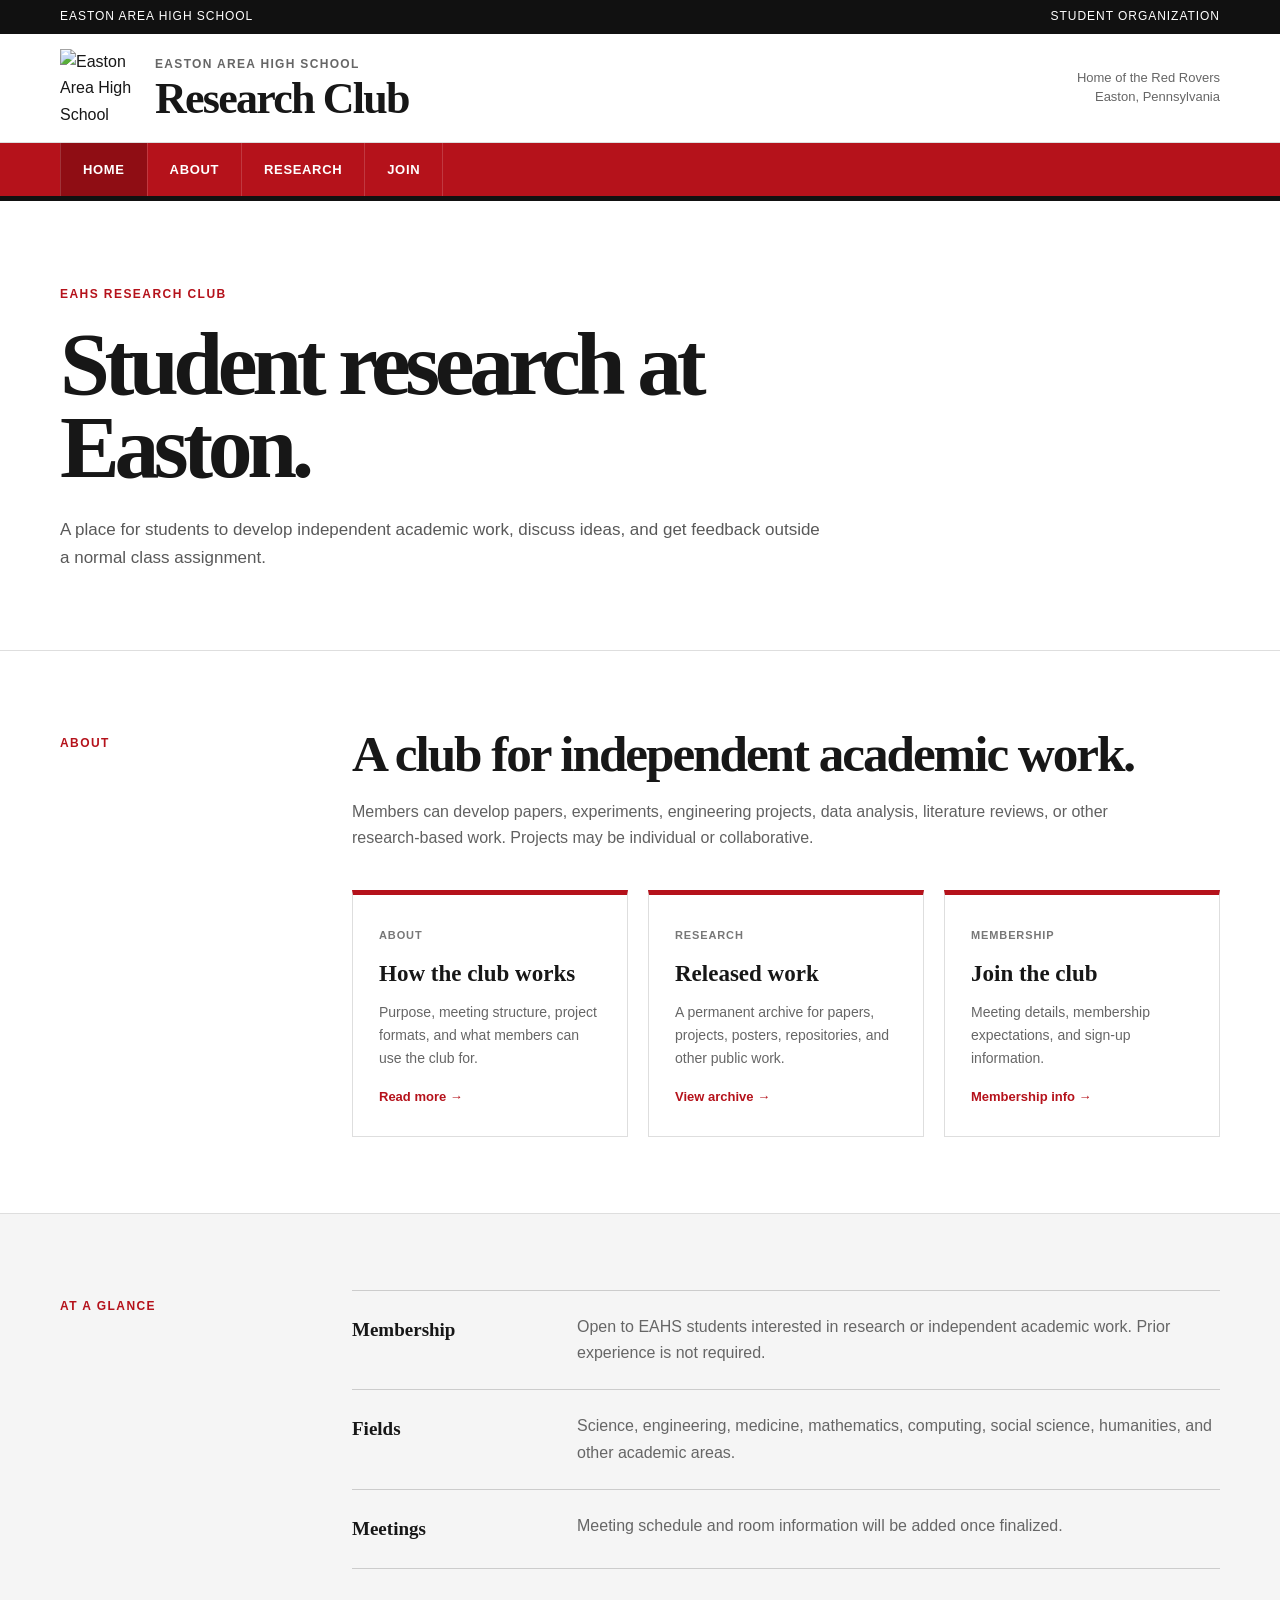
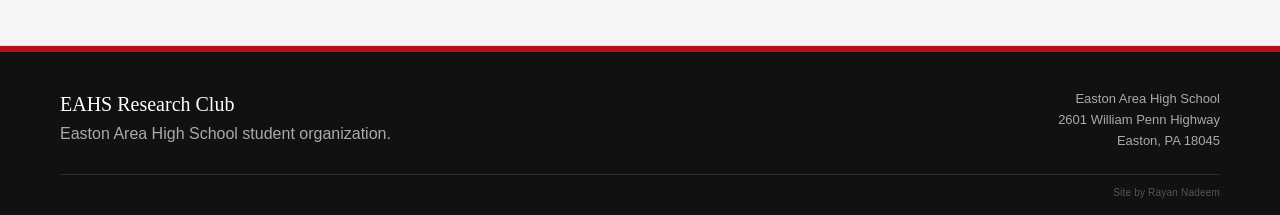
==== index.html @ d0cdad81 "Add Research Club home page" ====
<!DOCTYPE html><html lang="en"><head><meta charset="UTF-8"><meta name="viewport" content="width=device-width, initial-scale=1.0"><title>Home | EAHS Research Club</title><link rel="stylesheet" href="styles.css"></head><body>
<div class="topbar"><div class="container"><span>Easton Area High School</span><span>Student Organization</span></div></div>
<header><div class="container header-inner">
  <a class="brand" href="index.html">
    <img class="brand-mark" src="logo.png" alt="Easton Area High School Red Rover logo">
    <div><div class="brand-small">Easton Area High School</div><h1>Research Club</h1></div>
  </a>
  <div class="header-right">Home of the Red Rovers<br>Easton, Pennsylvania</div>
</div></header>
<nav><div class="container nav-inner">
  <a href="index.html" class="active">Home</a>
  <a href="about.html" class="">About</a>
  <a href="research.html" class="">Research</a>
  <a href="join.html" class="">Join</a>
</div></nav>

<main>
<section class="hero"><div class="container hero-inner"><div class="hero-copy"><div class="eyebrow">EAHS Research Club</div><h2>Student research at Easton.</h2><p>A place for students to develop independent academic work, discuss ideas, and get feedback outside a normal class assignment.</p></div></div></section>
<section class="section"><div class="container section-grid"><div class="section-label">About</div><div class="section-body"><h2>A club for independent academic work.</h2><p>Members can develop papers, experiments, engineering projects, data analysis, literature reviews, or other research-based work. Projects may be individual or collaborative.</p>
<div class="cards">
<div class="card"><small>About</small><h3>How the club works</h3><p>Purpose, meeting structure, project formats, and what members can use the club for.</p><a class="card-link" href="about.html">Read more →</a></div>
<div class="card"><small>Research</small><h3>Released work</h3><p>A permanent archive for papers, projects, posters, repositories, and other public work.</p><a class="card-link" href="research.html">View archive →</a></div>
<div class="card"><small>Membership</small><h3>Join the club</h3><p>Meeting details, membership expectations, and sign-up information.</p><a class="card-link" href="join.html">Membership info →</a></div>
</div></div></div></section>
<section class="section gray"><div class="container section-grid"><div class="section-label">At a Glance</div><div class="section-body"><div class="info-list" style="margin-top:0">
<div class="info-row"><h3>Membership</h3><p>Open to EAHS students interested in research or independent academic work. Prior experience is not required.</p></div>
<div class="info-row"><h3>Fields</h3><p>Science, engineering, medicine, mathematics, computing, social science, humanities, and other academic areas.</p></div>
<div class="info-row"><h3>Meetings</h3><p>Meeting schedule and room information will be added once finalized.</p></div>
</div></div></div></section>
</main>
<footer>
  <div class="container footer-inner">
    <div><div class="footer-title">EAHS Research Club</div><div>Easton Area High School student organization.</div></div>
    <div class="footer-right">Easton Area High School<br>2601 William Penn Highway<br>Easton, PA 18045</div>
  </div>
  <div class="container footer-credit">Site by Rayan Nadeem</div>
</footer>
</body></html>
---- styles.css ----
:root{
  --red:#b5121b;
  --red-dark:#8f0d14;
  --ink:#171717;
  --muted:#666;
  --line:#dedede;
  --soft:#f5f5f5;
  --max:1160px;
}
*{box-sizing:border-box;margin:0;padding:0}
html{scroll-behavior:smooth}
body{font-family:Arial,Helvetica,sans-serif;color:var(--ink);background:#fff;line-height:1.65}
a{color:inherit;text-decoration:none}
.container{width:min(var(--max),calc(100% - 40px));margin:auto}
.topbar{background:#111;color:#fff;font-size:12px;letter-spacing:.08em;text-transform:uppercase}
.topbar .container{height:34px;display:flex;align-items:center;justify-content:space-between}
header{background:#fff;border-bottom:1px solid var(--line)}
.header-inner{min-height:108px;display:flex;align-items:center;justify-content:space-between;gap:24px}
.brand{display:flex;align-items:center;gap:17px}
.brand-mark{width:78px;height:78px;flex:0 0 auto;display:block;object-fit:contain}
.brand-small{font-size:12px;color:#666;font-weight:700;letter-spacing:.11em;text-transform:uppercase;margin-bottom:3px}
.brand h1{font-family:Georgia,"Times New Roman",serif;font-size:44px;line-height:1;letter-spacing:-.04em}
.header-right{text-align:right;color:#666;font-size:13px;line-height:1.45}
nav{background:var(--red);border-bottom:5px solid #111}
.nav-inner{display:flex;overflow-x:auto}
.nav-inner a{color:#fff;padding:16px 22px;font-size:13px;font-weight:700;letter-spacing:.05em;text-transform:uppercase;border-left:1px solid rgba(255,255,255,.16);white-space:nowrap}
.nav-inner a:last-child{border-right:1px solid rgba(255,255,255,.16)}
.nav-inner a:hover,.nav-inner a.active{background:var(--red-dark)}
.hero{border-bottom:1px solid var(--line);background:#fff}
.hero-inner{min-height:430px;display:flex;align-items:center}
.hero-copy{padding:84px 0 78px}
.eyebrow{color:var(--red);font-size:12px;font-weight:700;letter-spacing:.12em;text-transform:uppercase;margin-bottom:18px}
.hero h2,.page-hero h2{font-family:Georgia,"Times New Roman",serif;line-height:.92;letter-spacing:-.06em;max-width:900px}
.hero h2{font-size:clamp(58px,7vw,96px)}
.hero p,.page-hero p{margin-top:28px;color:#595959;font-size:17px;max-width:760px}
.page-hero{padding:72px 0 64px;border-bottom:1px solid var(--line);background:linear-gradient(90deg,#fff 0 73%,#f4f4f4 73%)}
.page-hero h2{font-size:clamp(48px,6vw,78px)}
.section{padding:76px 0}
.section.gray{background:var(--soft);border-top:1px solid var(--line);border-bottom:1px solid var(--line)}
.section-grid{display:grid;grid-template-columns:220px 1fr;gap:72px}
.section-label{color:var(--red);font-size:12px;font-weight:700;letter-spacing:.12em;text-transform:uppercase;padding-top:7px}
.section-body h2{font-family:Georgia,"Times New Roman",serif;font-size:clamp(36px,4vw,54px);line-height:1.05;letter-spacing:-.04em;max-width:820px}
.section-body>p{margin-top:18px;color:#616161;max-width:790px}
.cards{display:grid;grid-template-columns:repeat(3,1fr);gap:20px;margin-top:38px}
.card{background:#fff;border:1px solid var(--line);border-top:5px solid var(--red);padding:26px}
.card small{font-size:11px;color:#777;font-weight:700;letter-spacing:.08em;text-transform:uppercase}
.card h3{font-family:Georgia,"Times New Roman",serif;font-size:23px;margin-top:8px}
.card p{color:#666;font-size:14px;margin-top:8px}
.card-link{display:inline-block;color:var(--red);font-weight:700;font-size:13px;margin-top:16px}
.info-list{border-top:1px solid #ccc;margin-top:32px}
.info-row{display:grid;grid-template-columns:190px 1fr;gap:35px;padding:23px 0;border-bottom:1px solid #ccc}
.info-row h3{font-family:Georgia,"Times New Roman",serif;font-size:19px}
.info-row p{color:#666}
.archive-empty{margin-top:30px;background:#fff;border:1px solid #d5d5d5;border-left:6px solid var(--red);padding:28px}
.archive-empty h3{font-family:Georgia,"Times New Roman",serif;font-size:23px}
.archive-empty p{color:#666;margin-top:6px}
.research-list{border-top:1px solid #ccc;margin-top:34px}
.research-item{display:grid;grid-template-columns:150px 1fr auto;gap:28px;padding:28px 0;border-bottom:1px solid #ccc;align-items:start}
.research-meta{font-size:12px;color:#777;text-transform:uppercase;letter-spacing:.05em;line-height:1.6}
.research-item h3{font-family:Georgia,"Times New Roman",serif;font-size:22px}
.research-item p{color:#666;font-size:14px;margin-top:7px}
.research-item a{color:var(--red);font-weight:700;font-size:12px;text-transform:uppercase;white-space:nowrap}
.faq{margin-top:34px;border-top:1px solid #ccc}
.faq-item{padding:24px 0;border-bottom:1px solid #ccc}
.faq-item h3{font-family:Georgia,"Times New Roman",serif;font-size:20px}
.faq-item p{color:#666;margin-top:7px;max-width:760px}
.cta{background:#111;color:#fff}
.cta .section-label{color:#e3a9ad}
.cta .section-body h2{color:#fff}
.cta .section-body p{color:#ccc}
.button{display:inline-block;margin-top:24px;background:var(--red);color:#fff;padding:12px 18px;font-size:12px;font-weight:700;letter-spacing:.05em;text-transform:uppercase}
footer{background:#111;color:#aaa;border-top:6px solid var(--red)}
.footer-inner{padding:36px 0 22px;display:flex;justify-content:space-between;gap:30px}
.footer-title{font-family:Georgia,"Times New Roman",serif;color:#fff;font-size:20px}
.footer-right{text-align:right;font-size:13px}
.footer-credit{border-top:1px solid #2c2c2c;padding:10px 0 14px;text-align:right;color:#555;font-size:10px;letter-spacing:.02em}
@media(max-width:850px){
  .header-right{display:none}
  .section-grid{grid-template-columns:1fr;gap:18px}
  .cards{grid-template-columns:1fr}
  .research-item{grid-template-columns:1fr;gap:10px}
}
@media(max-width:560px){
  .container{width:calc(100% - 28px)}
  .topbar span:last-child{display:none}
  .header-inner{min-height:90px}
  .brand{gap:11px}
  .brand-mark{width:58px;height:58px}
  .brand h1{font-size:28px}
  .brand-small{font-size:9px}
  .nav-inner a{padding:14px 15px;font-size:11px}
  .hero-inner{min-height:350px}
  .hero-copy{padding:60px 0}
  .hero h2{font-size:53px}
  .page-hero{background:#fff;padding:56px 0 48px}
  .page-hero h2{font-size:50px}
  .section{padding:56px 0}
  .info-row{grid-template-columns:1fr;gap:6px}
  .footer-inner{flex-direction:column}
  .footer-right{text-align:left}
  .footer-credit{text-align:left}
}
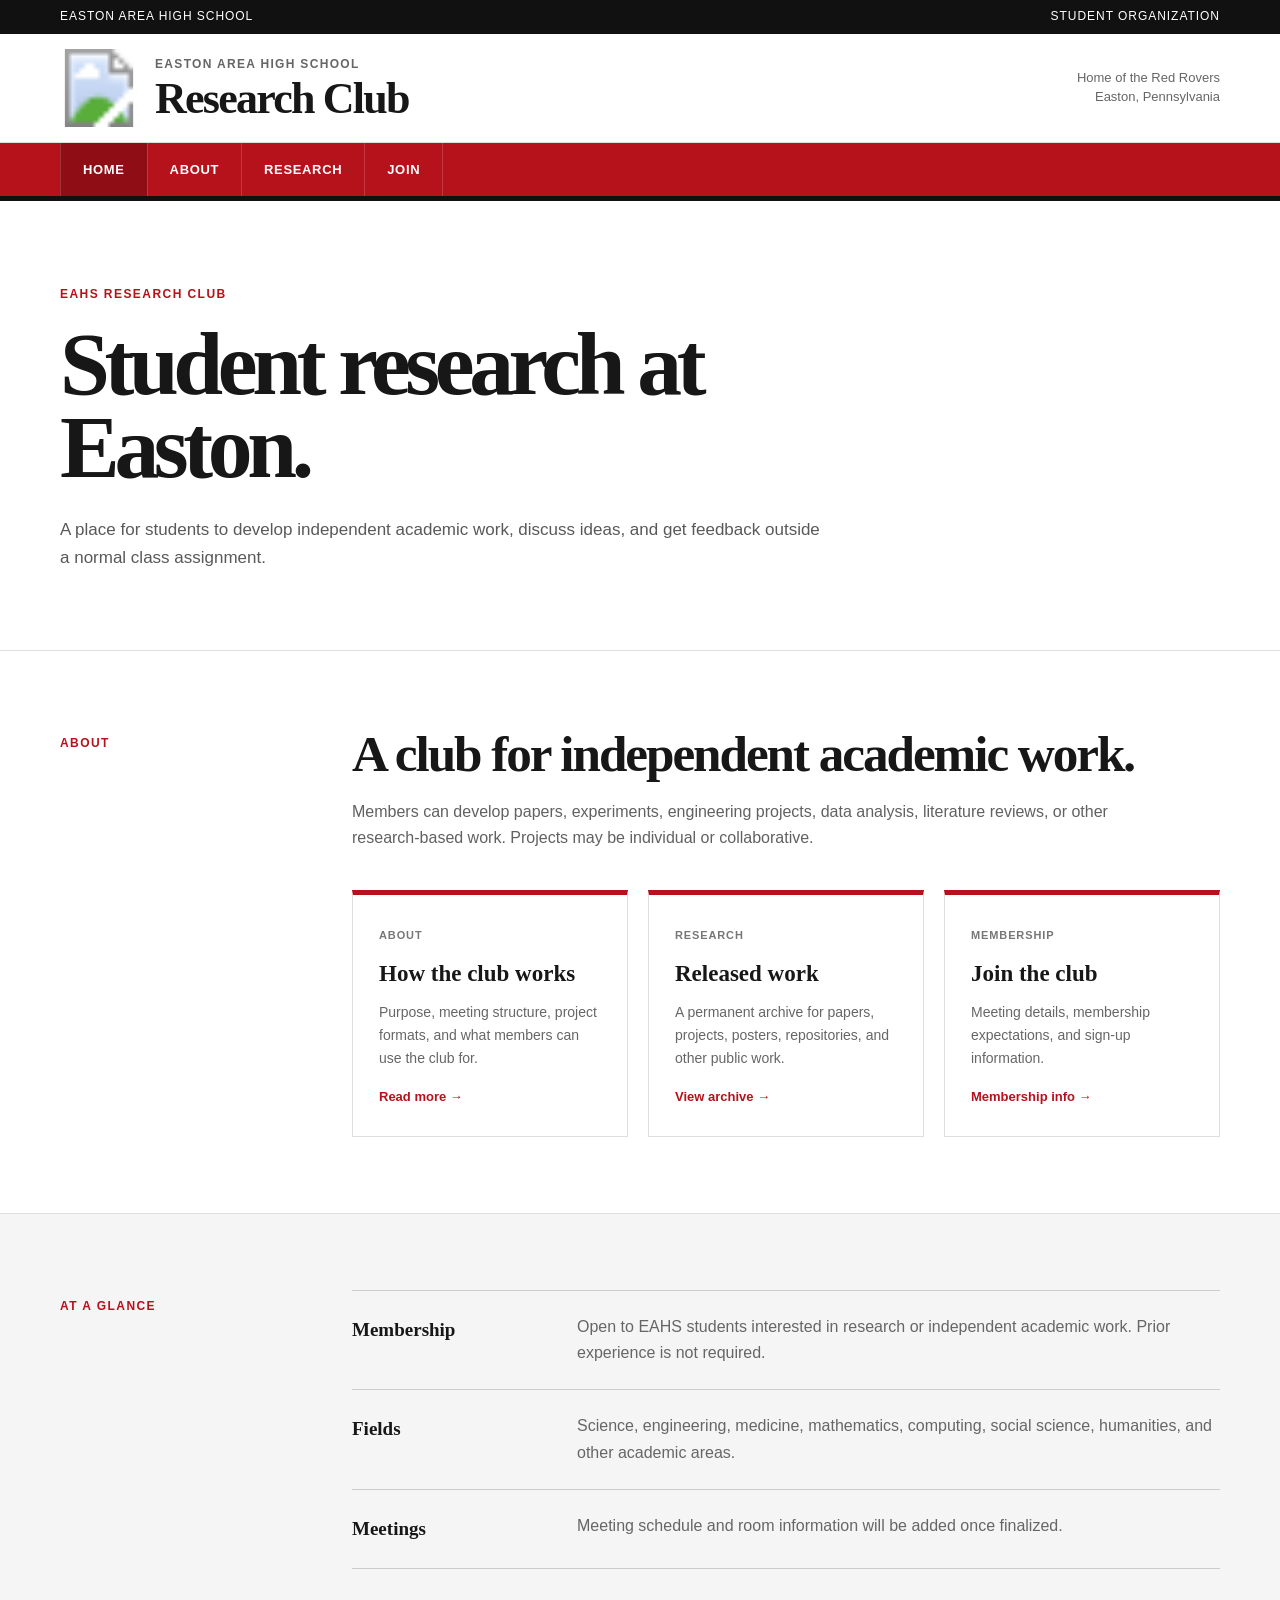
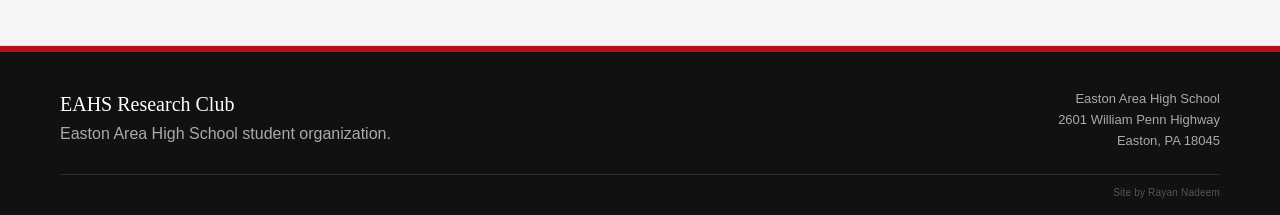
==== commit 341885a4: "Use embedded EAHS logo asset" ====
--- a/index.html
+++ b/index.html
@@ -2,7 +2,7 @@
 <div class="topbar"><div class="container"><span>Easton Area High School</span><span>Student Organization</span></div></div>
 <header><div class="container header-inner">
   <a class="brand" href="index.html">
-    <img class="brand-mark" src="logo.png" alt="Easton Area High School Red Rover logo">
+    <img class="brand-mark" src="logo.svg" alt="Easton Area High School Red Rover logo">
     <div><div class="brand-small">Easton Area High School</div><h1>Research Club</h1></div>
   </a>
   <div class="header-right">Home of the Red Rovers<br>Easton, Pennsylvania</div>
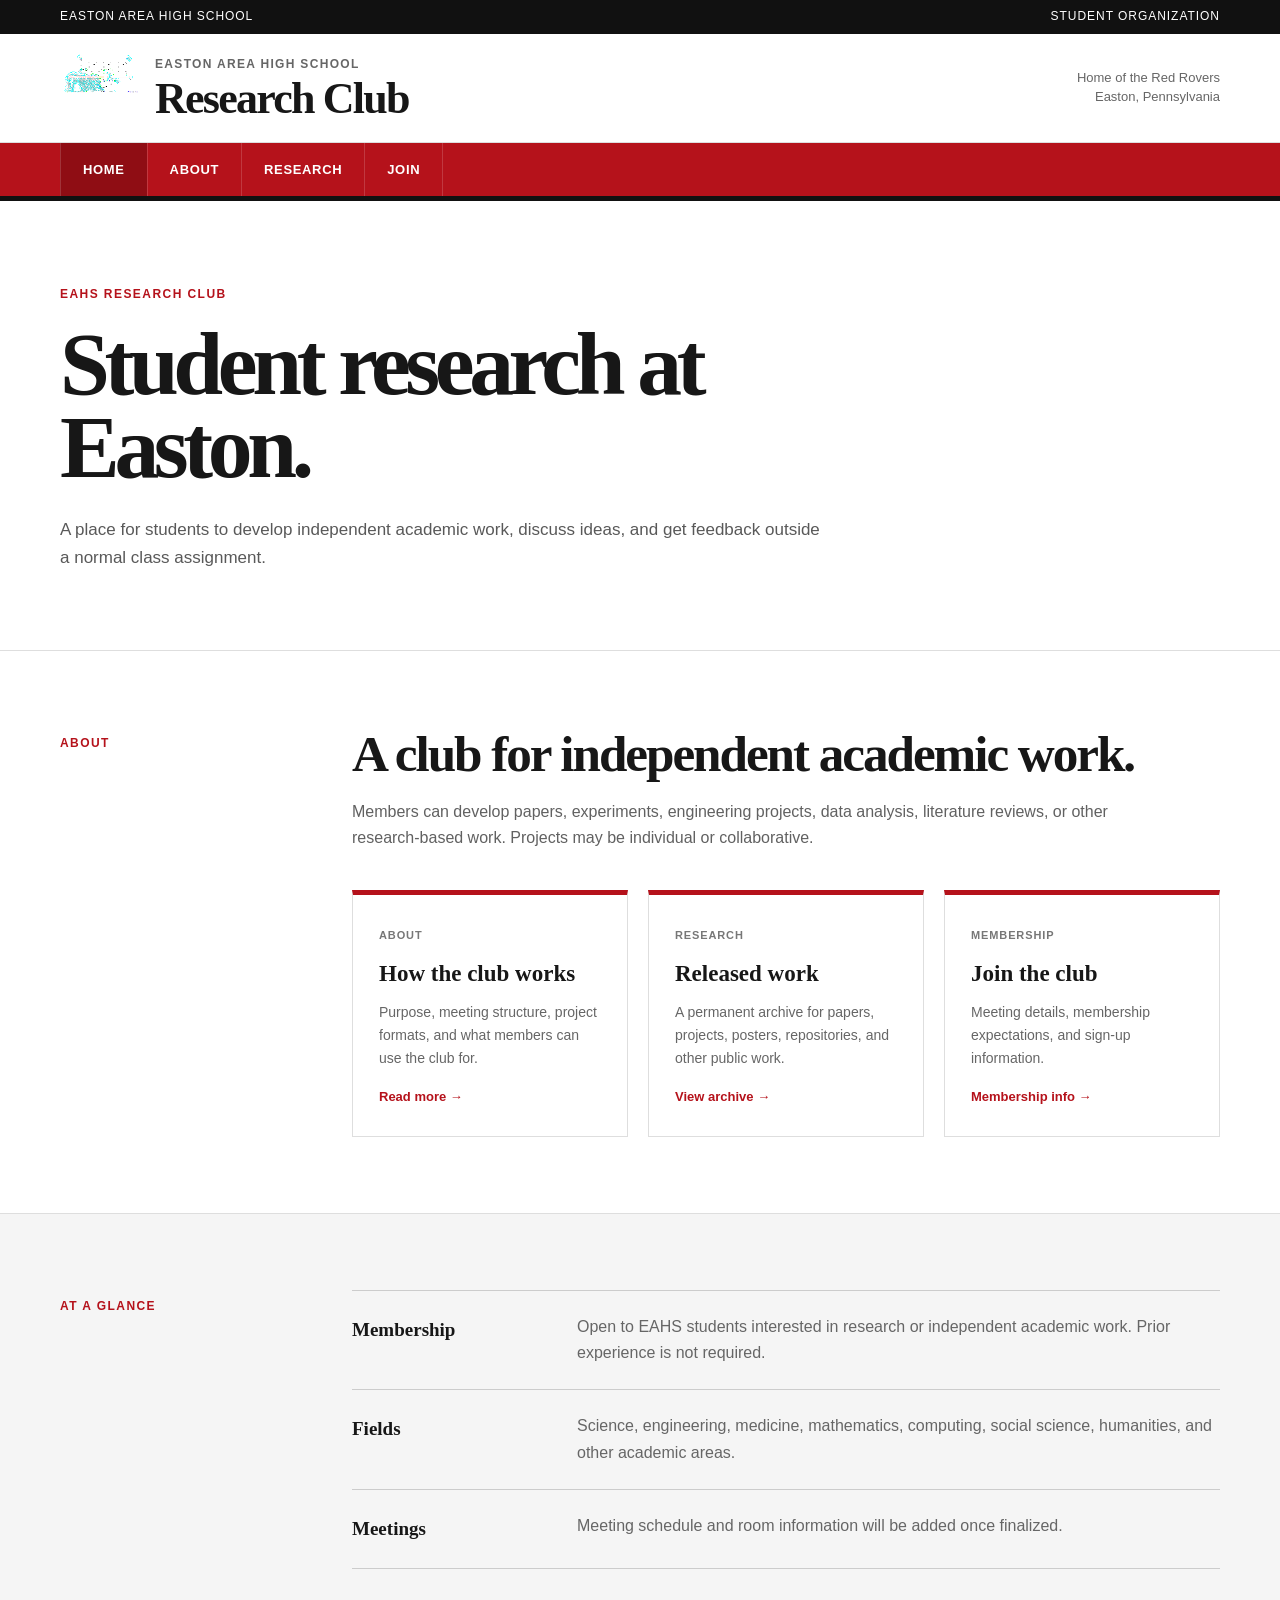
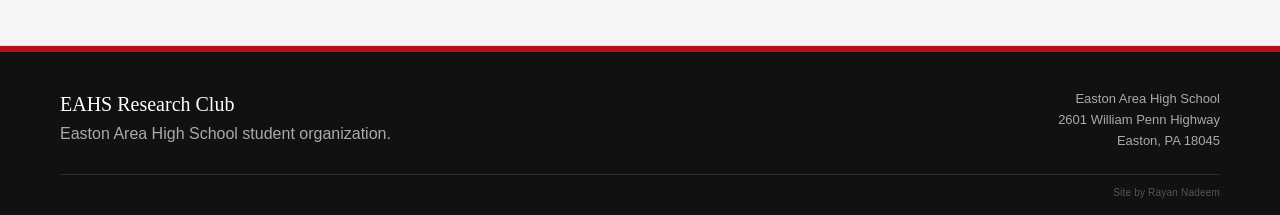
==== commit 8cad6a7d: "Use direct PNG logo on home page" ====
--- a/index.html
+++ b/index.html
@@ -2,7 +2,7 @@
 <div class="topbar"><div class="container"><span>Easton Area High School</span><span>Student Organization</span></div></div>
 <header><div class="container header-inner">
   <a class="brand" href="index.html">
-    <img class="brand-mark" src="logo.svg" alt="Easton Area High School Red Rover logo">
+    <img class="brand-mark" src="logo.png" alt="Easton Area High School Red Rover logo">
     <div><div class="brand-small">Easton Area High School</div><h1>Research Club</h1></div>
   </a>
   <div class="header-right">Home of the Red Rovers<br>Easton, Pennsylvania</div>
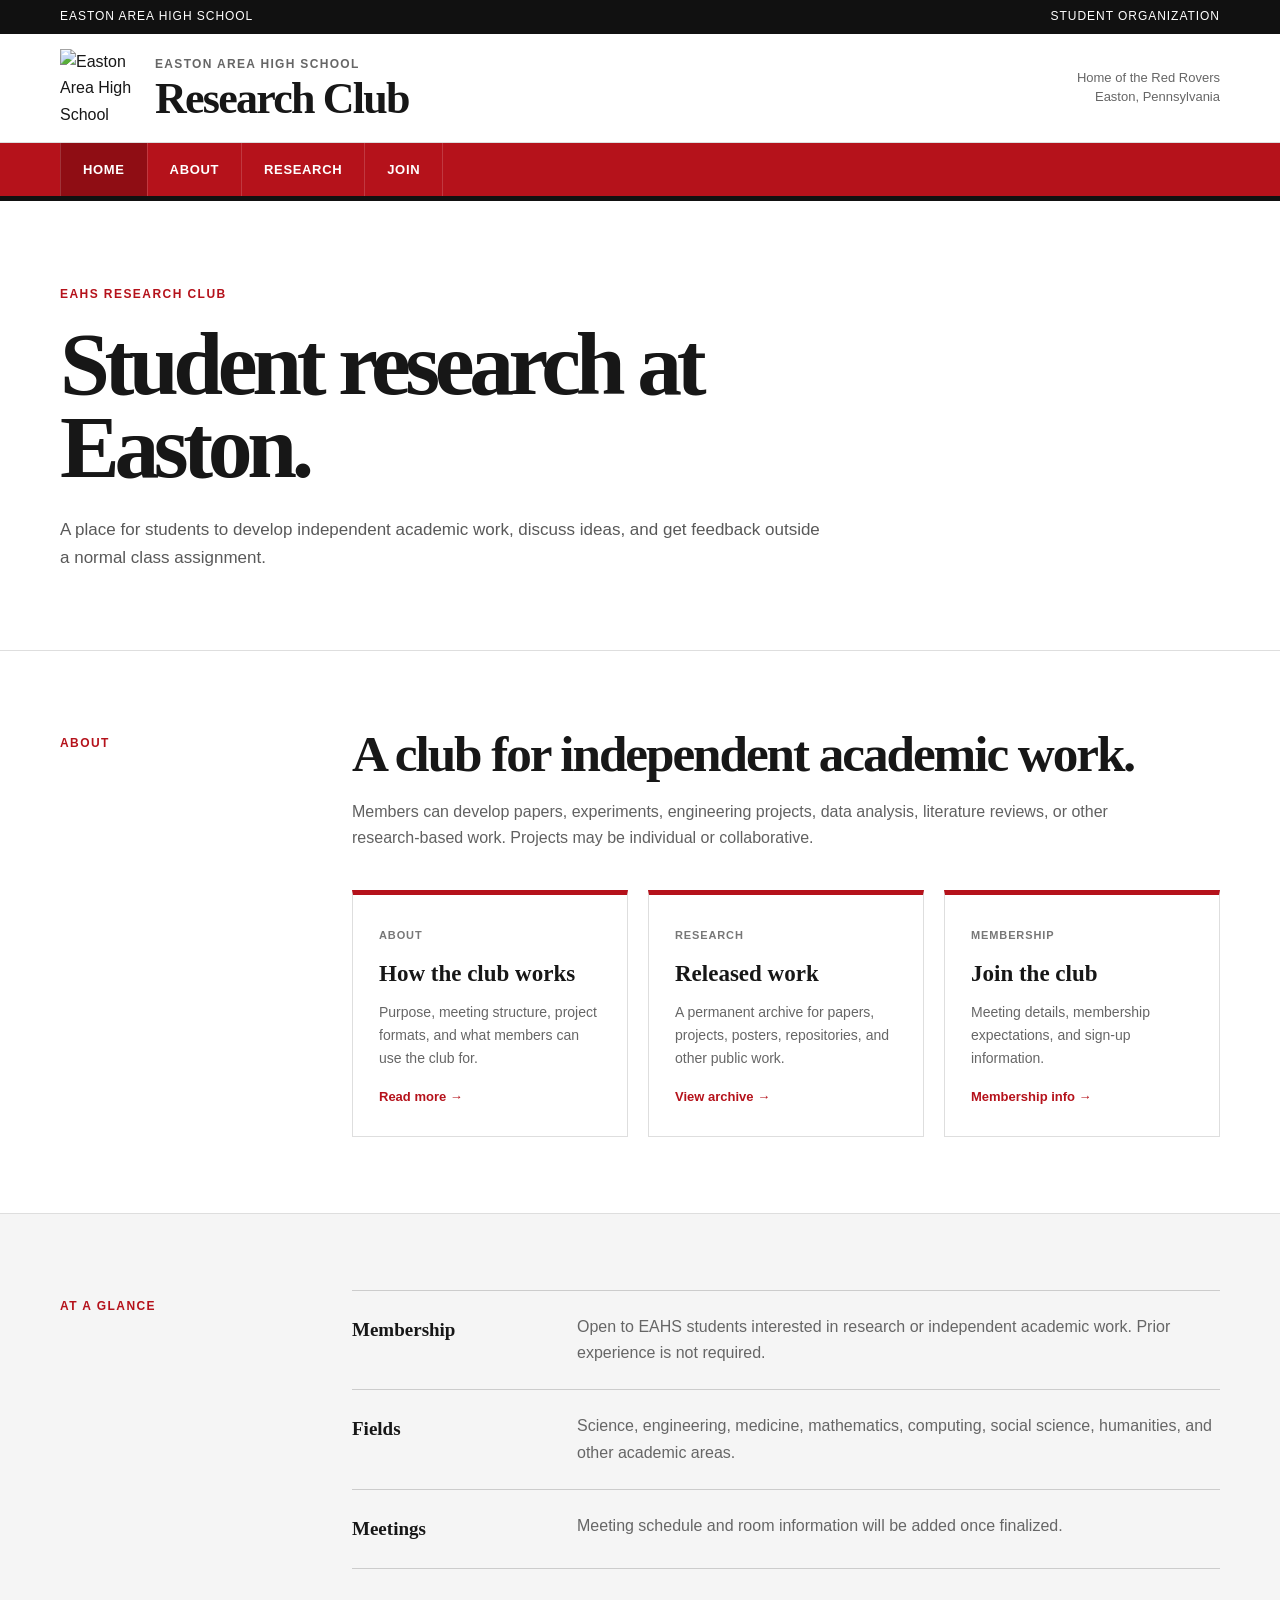
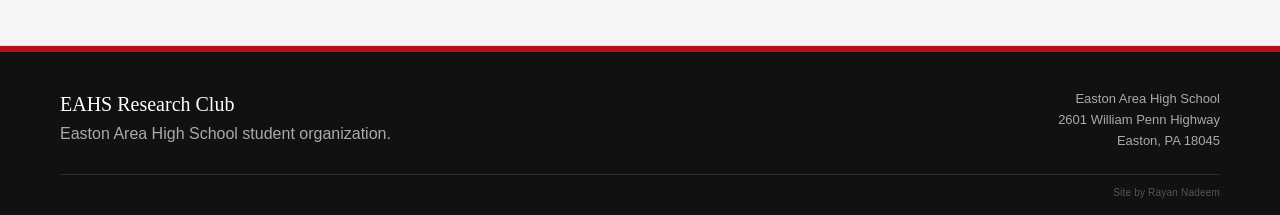
==== commit fde72f4e: "Load Red Rover logo directly from repository image" ====
--- a/index.html
+++ b/index.html
@@ -2,7 +2,7 @@
 <div class="topbar"><div class="container"><span>Easton Area High School</span><span>Student Organization</span></div></div>
 <header><div class="container header-inner">
   <a class="brand" href="index.html">
-    <img class="brand-mark" src="logo.png" alt="Easton Area High School Red Rover logo">
+    <img class="brand-mark" src="https://raw.githubusercontent.com/Rayan-M-Nadeem/Research-Club/main/logo.png?v=2" alt="Easton Area High School Red Rover logo">
     <div><div class="brand-small">Easton Area High School</div><h1>Research Club</h1></div>
   </a>
   <div class="header-right">Home of the Red Rovers<br>Easton, Pennsylvania</div>
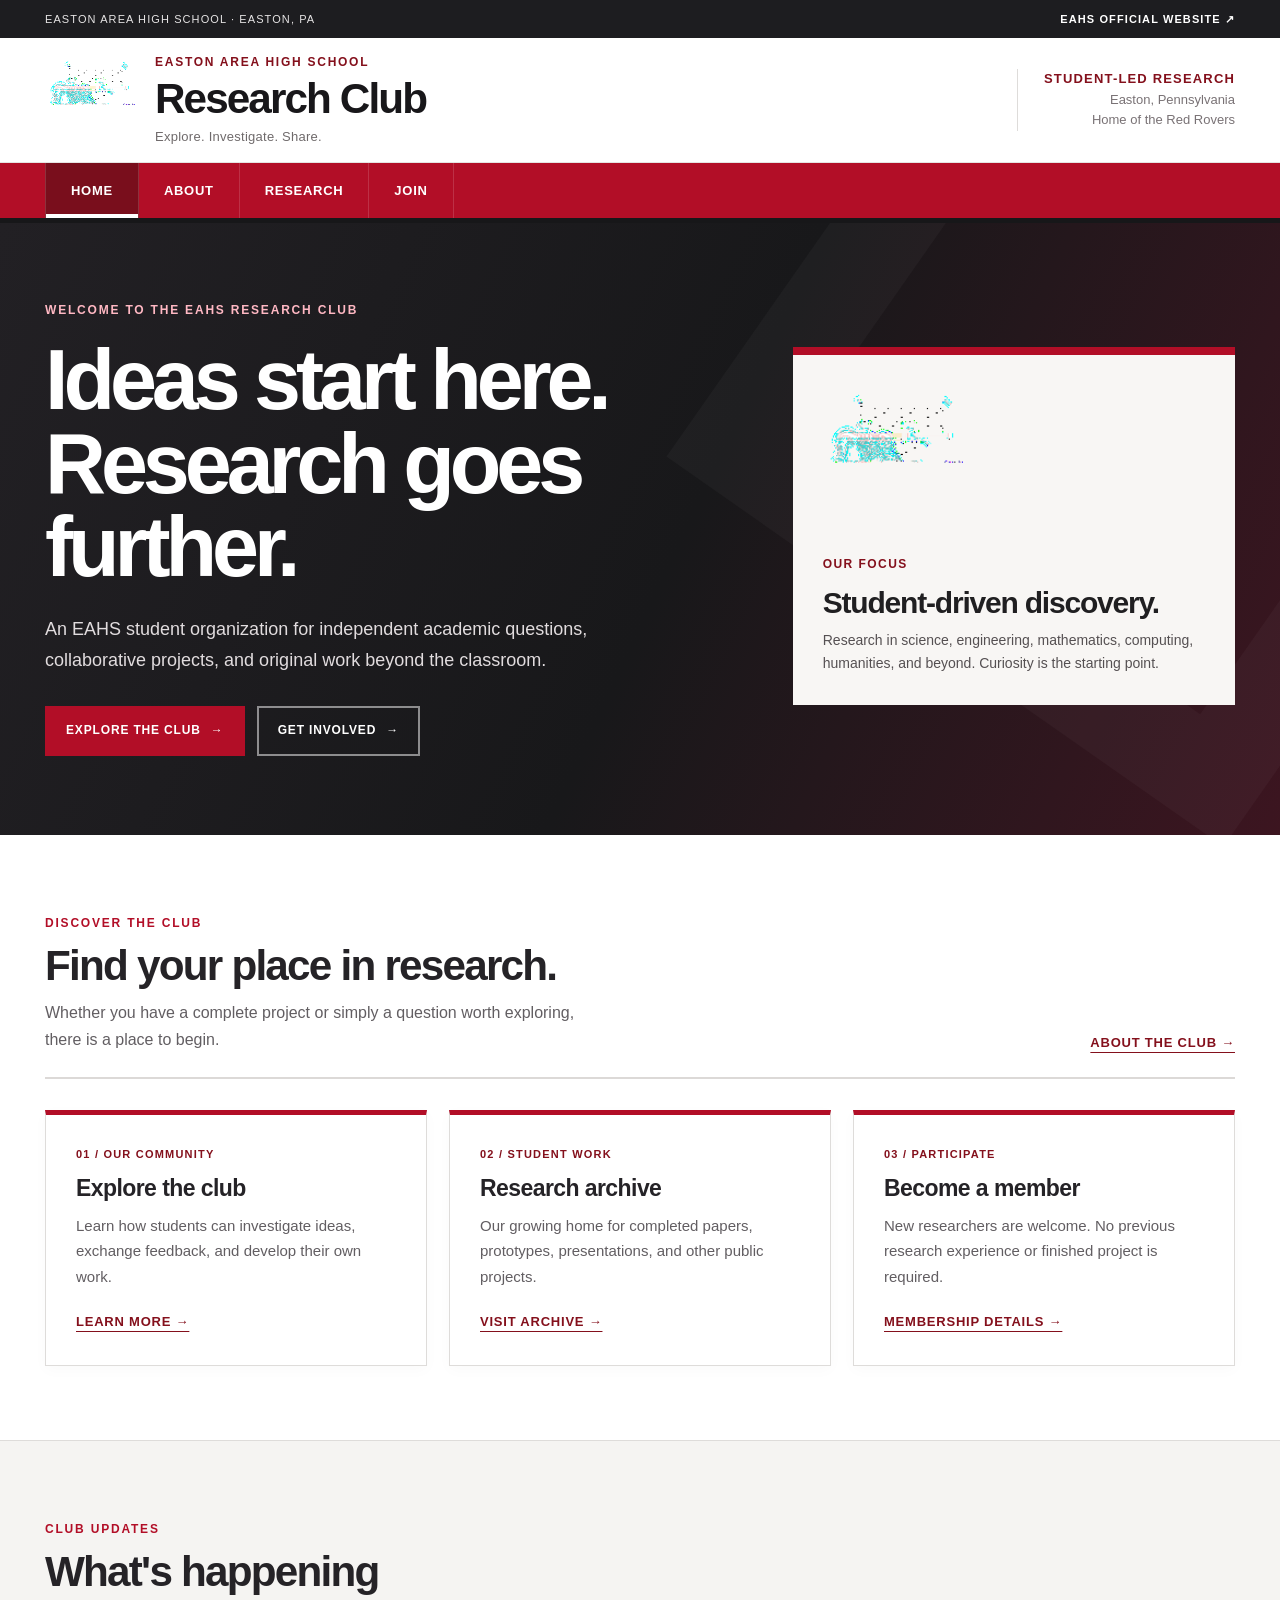
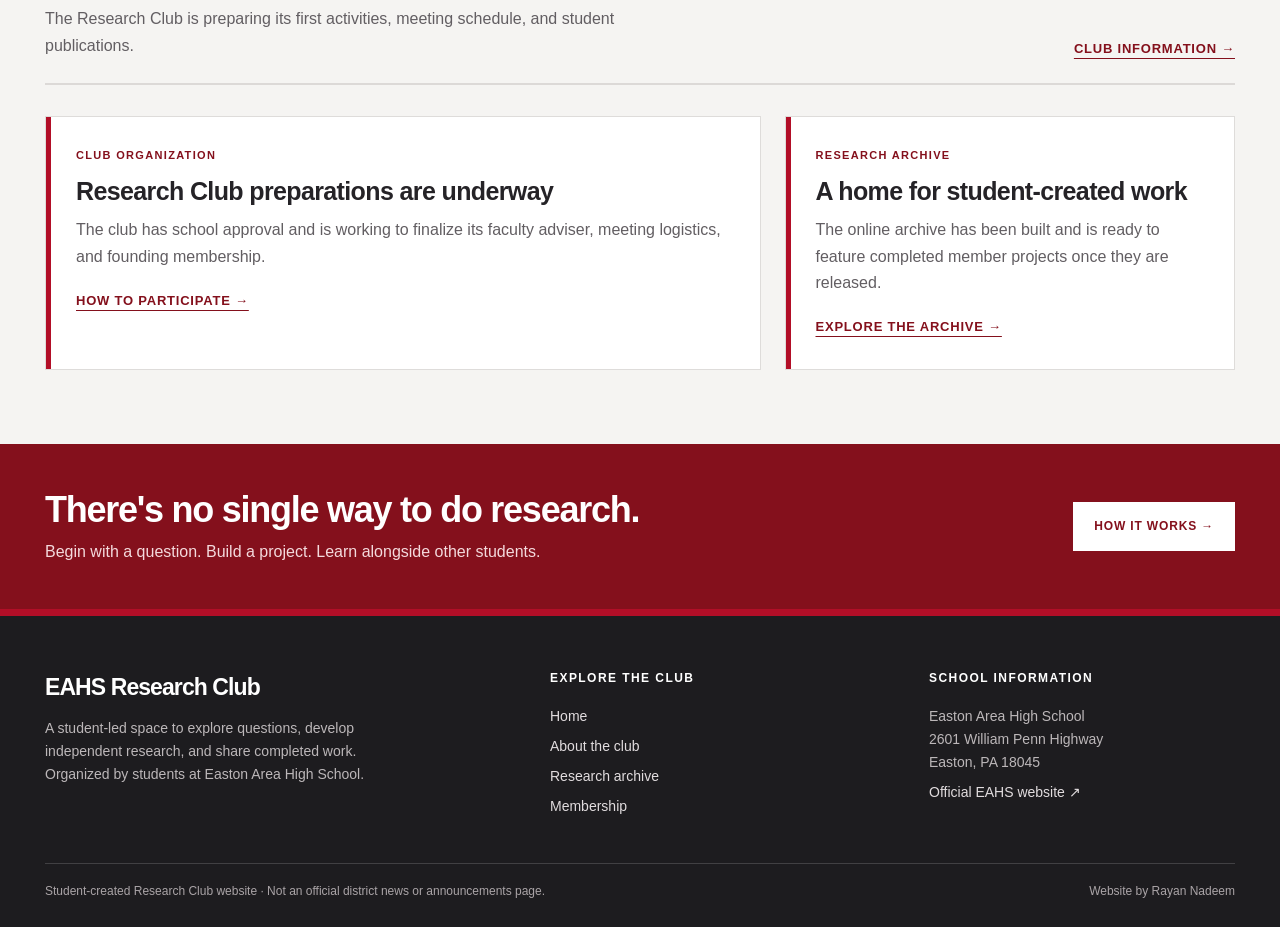
==== commit 2c93a8ac: "Redesign index.html in EAHS-inspired school website style" ====
--- a/index.html
+++ b/index.html
@@ -1,38 +1,64 @@
-<!DOCTYPE html><html lang="en"><head><meta charset="UTF-8"><meta name="viewport" content="width=device-width, initial-scale=1.0"><title>Home | EAHS Research Club</title><link rel="stylesheet" href="styles.css"></head><body>
-<div class="topbar"><div class="container"><span>Easton Area High School</span><span>Student Organization</span></div></div>
-<header><div class="container header-inner">
-  <a class="brand" href="index.html">
-    <img class="brand-mark" src="https://raw.githubusercontent.com/Rayan-M-Nadeem/Research-Club/main/logo.png?v=2" alt="Easton Area High School Red Rover logo">
-    <div><div class="brand-small">Easton Area High School</div><h1>Research Club</h1></div>
+<!doctype html>
+<html lang="en">
+<head>
+<meta charset="utf-8">
+<meta name="viewport" content="width=device-width,initial-scale=1">
+<meta name="theme-color" content="#b20e27">
+<meta name="description" content="Student-directed research at Easton Area High School.">
+<title>Home | EAHS Research Club</title>
+<link rel="icon" type="image/png" href="logo.png">
+<link rel="stylesheet" href="styles.css">
+</head>
+<body>
+<a class="skip-link" href="#main">Skip to content</a>
+<div class="utility-bar"><div class="container utility-inner">
+  <span>Easton Area High School · Easton, PA</span>
+  <a class="utility-school" href="https://eahs.eastonsd.org/" target="_blank" rel="noopener noreferrer">EAHS official website ↗</a>
+</div></div>
+<header class="site-header"><div class="container masthead">
+  <a class="brand" href="index.html" aria-label="EAHS Research Club home">
+    <img class="brand-mark" src="logo.png" alt="Red Rover mascot">
+    <span class="brand-text"><span class="brand-kicker">Easton Area High School</span><span class="brand-name">Research Club</span><span class="brand-tagline">Explore. Investigate. Share.</span></span>
   </a>
-  <div class="header-right">Home of the Red Rovers<br>Easton, Pennsylvania</div>
+  <div class="masthead-right"><strong>Student-led research</strong><br>Easton, Pennsylvania<br>Home of the Red Rovers</div>
 </div></header>
-<nav><div class="container nav-inner">
-  <a href="index.html" class="active">Home</a>
-  <a href="about.html" class="">About</a>
-  <a href="research.html" class="">Research</a>
-  <a href="join.html" class="">Join</a>
+<nav class="primary-nav" aria-label="Main navigation"><div class="container nav-inner">
+  <a href="index.html" aria-current="page">Home</a>
+  <a href="about.html">About</a>
+  <a href="research.html">Research</a>
+  <a href="join.html">Join</a>
 </div></nav>
-
-<main>
-<section class="hero"><div class="container hero-inner"><div class="hero-copy"><div class="eyebrow">EAHS Research Club</div><h2>Student research at Easton.</h2><p>A place for students to develop independent academic work, discuss ideas, and get feedback outside a normal class assignment.</p></div></div></section>
-<section class="section"><div class="container section-grid"><div class="section-label">About</div><div class="section-body"><h2>A club for independent academic work.</h2><p>Members can develop papers, experiments, engineering projects, data analysis, literature reviews, or other research-based work. Projects may be individual or collaborative.</p>
-<div class="cards">
-<div class="card"><small>About</small><h3>How the club works</h3><p>Purpose, meeting structure, project formats, and what members can use the club for.</p><a class="card-link" href="about.html">Read more →</a></div>
-<div class="card"><small>Research</small><h3>Released work</h3><p>A permanent archive for papers, projects, posters, repositories, and other public work.</p><a class="card-link" href="research.html">View archive →</a></div>
-<div class="card"><small>Membership</small><h3>Join the club</h3><p>Meeting details, membership expectations, and sign-up information.</p><a class="card-link" href="join.html">Membership info →</a></div>
-</div></div></div></section>
-<section class="section gray"><div class="container section-grid"><div class="section-label">At a Glance</div><div class="section-body"><div class="info-list" style="margin-top:0">
-<div class="info-row"><h3>Membership</h3><p>Open to EAHS students interested in research or independent academic work. Prior experience is not required.</p></div>
-<div class="info-row"><h3>Fields</h3><p>Science, engineering, medicine, mathematics, computing, social science, humanities, and other academic areas.</p></div>
-<div class="info-row"><h3>Meetings</h3><p>Meeting schedule and room information will be added once finalized.</p></div>
-</div></div></div></section>
+<main id="main">
+<section class="hero"><div class="container hero-grid">
+  <div class="hero-copy"><span class="eyebrow">Welcome to the EAHS Research Club</span><h1>Ideas start here.<br>Research goes further.</h1><p>An EAHS student organization for independent academic questions, collaborative projects, and original work beyond the classroom.</p>
+    <div class="hero-actions"><a class="button" href="about.html">Explore the club <span aria-hidden="true">→</span></a><a class="button button-outline" href="join.html">Get involved <span aria-hidden="true">→</span></a></div>
+  </div>
+  <div class="hero-feature"><img src="logo.png" alt="Red Rover mascot"><div><span class="feature-kicker">Our focus</span><strong>Student-driven discovery.</strong><p>Research in science, engineering, mathematics, computing, humanities, and beyond. Curiosity is the starting point.</p></div></div>
+</div></section>
+<section class="section">
+<div class="container">
+  <div class="section-header"><div><span class="eyebrow">Discover the club</span><h2>Find your place in research.</h2><p>Whether you have a complete project or simply a question worth exploring, there is a place to begin.</p></div><a class="text-link" href="about.html">About the club →</a></div>
+  <div class="cards">
+    <article class="card"><small>01 / Our community</small><h3>Explore the club</h3><p>Learn how students can investigate ideas, exchange feedback, and develop their own work.</p><a class="text-link" href="about.html">Learn more →</a></article>
+    <article class="card"><small>02 / Student work</small><h3>Research archive</h3><p>Our growing home for completed papers, prototypes, presentations, and other public projects.</p><a class="text-link" href="research.html">Visit archive →</a></article>
+    <article class="card"><small>03 / Participate</small><h3>Become a member</h3><p>New researchers are welcome. No previous research experience or finished project is required.</p><a class="text-link" href="join.html">Membership details →</a></article>
+  </div>
+</div></section>
+<section class="section section-soft section-lined"><div class="container">
+  <div class="section-header"><div><span class="eyebrow">Club updates</span><h2>What's happening</h2><p>The Research Club is preparing its first activities, meeting schedule, and student publications.</p></div><a class="text-link" href="join.html">Club information →</a></div>
+  <div class="news-grid">
+    <article class="news-card"><small>Club organization</small><h3>Research Club preparations are underway</h3><p>The club has school approval and is working to finalize its faculty adviser, meeting logistics, and founding membership.</p><a class="text-link" href="join.html">How to participate →</a></article>
+    <article class="news-card"><small>Research archive</small><h3>A home for student-created work</h3><p>The online archive has been built and is ready to feature completed member projects once they are released.</p><a class="text-link" href="research.html">Explore the archive →</a></article>
+  </div>
+</div></section>
+<section class="feature-band"><div class="container feature-band-inner"><div><h2>There's no single way to do research.</h2><p>Begin with a question. Build a project. Learn alongside other students.</p></div><a class="button button-light" href="about.html">How it works →</a></div></section>
 </main>
-<footer>
-  <div class="container footer-inner">
-    <div><div class="footer-title">EAHS Research Club</div><div>Easton Area High School student organization.</div></div>
-    <div class="footer-right">Easton Area High School<br>2601 William Penn Highway<br>Easton, PA 18045</div>
-  </div>
-  <div class="container footer-credit">Site by Rayan Nadeem</div>
+<footer class="site-footer">
+<div class="container footer-grid">
+  <div><div class="footer-brand">EAHS Research Club</div><p>A student-led space to explore questions, develop independent research, and share completed work. Organized by students at Easton Area High School.</p></div>
+  <div><h3>Explore the club</h3><a href="index.html">Home</a><a href="about.html">About the club</a><a href="research.html">Research archive</a><a href="join.html">Membership</a></div>
+  <div><h3>School information</h3><p>Easton Area High School<br>2601 William Penn Highway<br>Easton, PA 18045</p><a href="https://eahs.eastonsd.org/" target="_blank" rel="noopener noreferrer">Official EAHS website ↗</a></div>
+</div>
+<div class="container footer-bottom"><span>Student-created Research Club website · Not an official district news or announcements page.</span><span>Website by Rayan Nadeem</span></div>
 </footer>
 </body></html>
--- a/styles.css
+++ b/styles.css
@@ -1,102 +1,165 @@
+/* EAHS Research Club • School-inspired redesign, October 2026 */
 :root{
-  --red:#b5121b;
-  --red-dark:#8f0d14;
-  --ink:#171717;
-  --muted:#666;
-  --line:#dedede;
-  --soft:#f5f5f5;
-  --max:1160px;
+  --red:#b20e27;--red-deep:#84101c;--black:#171719;--charcoal:#29282a;
+  --ink:#252327;--muted:#625e62;--paper:#fff;--soft:#f5f4f2;--line:#dedcda;
+  --max:1190px;
 }
-*{box-sizing:border-box;margin:0;padding:0}
+*{box-sizing:border-box}
 html{scroll-behavior:smooth}
-body{font-family:Arial,Helvetica,sans-serif;color:var(--ink);background:#fff;line-height:1.65}
+body{margin:0;background:var(--paper);color:var(--ink);font:16px/1.65 Arial,Helvetica,sans-serif;-webkit-font-smoothing:antialiased}
 a{color:inherit;text-decoration:none}
-.container{width:min(var(--max),calc(100% - 40px));margin:auto}
-.topbar{background:#111;color:#fff;font-size:12px;letter-spacing:.08em;text-transform:uppercase}
-.topbar .container{height:34px;display:flex;align-items:center;justify-content:space-between}
-header{background:#fff;border-bottom:1px solid var(--line)}
-.header-inner{min-height:108px;display:flex;align-items:center;justify-content:space-between;gap:24px}
-.brand{display:flex;align-items:center;gap:17px}
-.brand-mark{width:78px;height:78px;flex:0 0 auto;display:block;object-fit:contain}
-.brand-small{font-size:12px;color:#666;font-weight:700;letter-spacing:.11em;text-transform:uppercase;margin-bottom:3px}
-.brand h1{font-family:Georgia,"Times New Roman",serif;font-size:44px;line-height:1;letter-spacing:-.04em}
-.header-right{text-align:right;color:#666;font-size:13px;line-height:1.45}
-nav{background:var(--red);border-bottom:5px solid #111}
-.nav-inner{display:flex;overflow-x:auto}
-.nav-inner a{color:#fff;padding:16px 22px;font-size:13px;font-weight:700;letter-spacing:.05em;text-transform:uppercase;border-left:1px solid rgba(255,255,255,.16);white-space:nowrap}
-.nav-inner a:last-child{border-right:1px solid rgba(255,255,255,.16)}
-.nav-inner a:hover,.nav-inner a.active{background:var(--red-dark)}
-.hero{border-bottom:1px solid var(--line);background:#fff}
-.hero-inner{min-height:430px;display:flex;align-items:center}
-.hero-copy{padding:84px 0 78px}
-.eyebrow{color:var(--red);font-size:12px;font-weight:700;letter-spacing:.12em;text-transform:uppercase;margin-bottom:18px}
-.hero h2,.page-hero h2{font-family:Georgia,"Times New Roman",serif;line-height:.92;letter-spacing:-.06em;max-width:900px}
-.hero h2{font-size:clamp(58px,7vw,96px)}
-.hero p,.page-hero p{margin-top:28px;color:#595959;font-size:17px;max-width:760px}
-.page-hero{padding:72px 0 64px;border-bottom:1px solid var(--line);background:linear-gradient(90deg,#fff 0 73%,#f4f4f4 73%)}
-.page-hero h2{font-size:clamp(48px,6vw,78px)}
-.section{padding:76px 0}
-.section.gray{background:var(--soft);border-top:1px solid var(--line);border-bottom:1px solid var(--line)}
-.section-grid{display:grid;grid-template-columns:220px 1fr;gap:72px}
-.section-label{color:var(--red);font-size:12px;font-weight:700;letter-spacing:.12em;text-transform:uppercase;padding-top:7px}
-.section-body h2{font-family:Georgia,"Times New Roman",serif;font-size:clamp(36px,4vw,54px);line-height:1.05;letter-spacing:-.04em;max-width:820px}
-.section-body>p{margin-top:18px;color:#616161;max-width:790px}
-.cards{display:grid;grid-template-columns:repeat(3,1fr);gap:20px;margin-top:38px}
-.card{background:#fff;border:1px solid var(--line);border-top:5px solid var(--red);padding:26px}
-.card small{font-size:11px;color:#777;font-weight:700;letter-spacing:.08em;text-transform:uppercase}
-.card h3{font-family:Georgia,"Times New Roman",serif;font-size:23px;margin-top:8px}
-.card p{color:#666;font-size:14px;margin-top:8px}
-.card-link{display:inline-block;color:var(--red);font-weight:700;font-size:13px;margin-top:16px}
-.info-list{border-top:1px solid #ccc;margin-top:32px}
-.info-row{display:grid;grid-template-columns:190px 1fr;gap:35px;padding:23px 0;border-bottom:1px solid #ccc}
-.info-row h3{font-family:Georgia,"Times New Roman",serif;font-size:19px}
-.info-row p{color:#666}
-.archive-empty{margin-top:30px;background:#fff;border:1px solid #d5d5d5;border-left:6px solid var(--red);padding:28px}
-.archive-empty h3{font-family:Georgia,"Times New Roman",serif;font-size:23px}
-.archive-empty p{color:#666;margin-top:6px}
-.research-list{border-top:1px solid #ccc;margin-top:34px}
-.research-item{display:grid;grid-template-columns:150px 1fr auto;gap:28px;padding:28px 0;border-bottom:1px solid #ccc;align-items:start}
-.research-meta{font-size:12px;color:#777;text-transform:uppercase;letter-spacing:.05em;line-height:1.6}
-.research-item h3{font-family:Georgia,"Times New Roman",serif;font-size:22px}
-.research-item p{color:#666;font-size:14px;margin-top:7px}
-.research-item a{color:var(--red);font-weight:700;font-size:12px;text-transform:uppercase;white-space:nowrap}
-.faq{margin-top:34px;border-top:1px solid #ccc}
-.faq-item{padding:24px 0;border-bottom:1px solid #ccc}
-.faq-item h3{font-family:Georgia,"Times New Roman",serif;font-size:20px}
-.faq-item p{color:#666;margin-top:7px;max-width:760px}
-.cta{background:#111;color:#fff}
-.cta .section-label{color:#e3a9ad}
-.cta .section-body h2{color:#fff}
-.cta .section-body p{color:#ccc}
-.button{display:inline-block;margin-top:24px;background:var(--red);color:#fff;padding:12px 18px;font-size:12px;font-weight:700;letter-spacing:.05em;text-transform:uppercase}
-footer{background:#111;color:#aaa;border-top:6px solid var(--red)}
-.footer-inner{padding:36px 0 22px;display:flex;justify-content:space-between;gap:30px}
-.footer-title{font-family:Georgia,"Times New Roman",serif;color:#fff;font-size:20px}
-.footer-right{text-align:right;font-size:13px}
-.footer-credit{border-top:1px solid #2c2c2c;padding:10px 0 14px;text-align:right;color:#555;font-size:10px;letter-spacing:.02em}
-@media(max-width:850px){
-  .header-right{display:none}
-  .section-grid{grid-template-columns:1fr;gap:18px}
-  .cards{grid-template-columns:1fr}
-  .research-item{grid-template-columns:1fr;gap:10px}
+a:focus-visible,button:focus-visible{outline:3px solid #f3ac38;outline-offset:3px}
+img{max-width:100%;height:auto}
+.container{width:min(var(--max),calc(100% - 48px));margin:0 auto}
+.skip-link{position:absolute;top:-100px;left:15px;background:#fff;color:#111;padding:12px 18px;z-index:100}
+.skip-link:focus{top:12px}
+.utility-bar{background:#1d1d20;color:#e6e4e4;font-size:11px;text-transform:uppercase;letter-spacing:.1em}
+.utility-inner{min-height:38px;display:flex;align-items:center;justify-content:space-between;gap:20px}
+.utility-bar a{color:#fff;font-weight:700}
+.utility-bar a:hover{text-decoration:underline}
+.site-header{background:#fff;border-bottom:1px solid #e5e4e2}
+.masthead{min-height:123px;display:flex;justify-content:space-between;align-items:center;gap:24px;padding:17px 0}
+.brand{display:flex;align-items:center;gap:20px;min-width:0}
+.brand-mark{width:90px;height:90px;object-fit:contain;flex:0 0 auto}
+.brand-text{display:flex;flex-direction:column;line-height:1.1}
+.brand-kicker{font-size:12px;letter-spacing:.145em;text-transform:uppercase;font-weight:800;color:var(--red-deep);margin-bottom:7px}
+.brand-name{font-family:Arial,Helvetica,sans-serif;font-size:clamp(28px,3.3vw,44px);font-weight:900;letter-spacing:-.045em;color:#18171a}
+.brand-tagline{color:#6f6a6b;letter-spacing:.02em;font-size:13px;margin-top:8px}
+.masthead-right{border-left:1px solid var(--line);padding-left:26px;color:#797275;font-size:13px;line-height:1.6;text-align:right}
+.masthead-right strong{color:var(--red-deep);font-size:13px;text-transform:uppercase;letter-spacing:.09em}
+.primary-nav{background:var(--red);border-bottom:5px solid #171719}
+.nav-inner{display:flex;align-items:center;overflow-x:auto}
+.nav-inner a{padding:17px 25px;color:#fff;font-weight:800;font-size:13px;text-transform:uppercase;letter-spacing:.055em;white-space:nowrap;border-right:1px solid #ffffff25;transition:background .2s ease}
+.nav-inner a:first-child{border-left:1px solid #ffffff25}
+.nav-inner a:hover,.nav-inner a[aria-current="page"]{background:#790e1c}
+.nav-inner a[aria-current="page"]{box-shadow:inset 0 -4px 0 #fff}
+.hero{overflow:hidden;background:linear-gradient(115deg,#222024 0%,#18181a 53%,#3c1520 100%);color:#fff;position:relative}
+.hero:after{content:"";position:absolute;width:490px;height:490px;border:95px solid #ffffff08;transform:rotate(35deg);right:-200px;top:-190px;pointer-events:none}
+.hero-grid{min-height:495px;display:grid;grid-template-columns:1.22fr .78fr;align-items:center;gap:56px;padding:58px 0 64px;position:relative;z-index:1}
+.hero-copy{padding:15px 0}
+.eyebrow{display:inline-block;font-weight:800;text-transform:uppercase;letter-spacing:.15em;font-size:12px;color:var(--red);margin-bottom:18px}
+.hero .eyebrow{color:#ffb8c3}
+.hero h1{font-size:clamp(48px,6.6vw,86px);line-height:.99;letter-spacing:-.06em;max-width:730px;margin:0;font-weight:900}
+.hero-copy p{font-size:18px;line-height:1.7;color:#e1dcde;max-width:610px;margin:24px 0 0}
+.hero-actions{display:flex;align-items:center;flex-wrap:wrap;gap:12px;margin-top:31px}
+.button{display:inline-flex;align-items:center;justify-content:center;gap:10px;background:var(--red);color:#fff;border:2px solid var(--red);font-size:12px;font-weight:800;letter-spacing:.07em;text-transform:uppercase;padding:13px 19px;min-height:48px;transition:background .2s,border-color .2s}
+.button:hover{background:var(--red-deep);border-color:var(--red-deep)}
+.button-outline{background:transparent;border-color:#ffffff80;color:#fff}
+.button-outline:hover{background:#ffffff1b;border-color:#fff}
+.button-light{background:#fff;border-color:#fff;color:var(--red-deep)}
+.button-light:hover{background:#eee;border-color:#eee}
+.hero-feature{background:#f8f6f4;color:#201f21;padding:30px;min-height:358px;display:flex;flex-direction:column;align-items:flex-start;justify-content:space-between;border-top:8px solid var(--red)}
+.hero-feature img{width:140px;max-height:140px;object-fit:contain}
+.hero-feature .feature-kicker{font-weight:800;color:var(--red-deep);font-size:12px;text-transform:uppercase;letter-spacing:.12em}
+.hero-feature strong{display:block;font-weight:900;font-size:30px;line-height:1.15;letter-spacing:-.04em;margin:9px 0}
+.hero-feature p{margin:0;color:#555052;font-size:14px;line-height:1.65}
+.breadcrumbs{background:#f4f2f0;border-bottom:1px solid var(--line);font-size:12px;font-weight:700;color:#696164}
+.breadcrumbs .container{padding:12px 0}
+.breadcrumbs a{text-decoration:underline;text-underline-offset:3px}
+.breadcrumbs span{margin:0 9px;color:#b1a8a8}
+.page-hero{background:linear-gradient(115deg,#262428 0%,#262428 70%,#571a27 100%);padding:70px 0 75px;color:#fff;border-bottom:8px solid var(--red)}
+.page-hero h1{font-size:clamp(43px,5.2vw,66px);letter-spacing:-.05em;line-height:1.08;margin:0;font-weight:900;max-width:900px}
+.page-hero p{font-size:18px;color:#e3dde0;max-width:790px;line-height:1.75;margin:22px 0 0}
+.page-hero .eyebrow{color:#ffb0bf}
+.section{padding:74px 0}
+.section-soft{background:var(--soft)}
+.section-lined{border-top:1px solid var(--line)}
+.section-header{display:flex;justify-content:space-between;align-items:end;gap:25px;border-bottom:2px solid #dcd9d7;padding-bottom:24px;margin-bottom:31px}
+.section-header .eyebrow{margin-bottom:8px}
+.section-header h2,.section h2{font-size:clamp(29px,3.3vw,45px);font-weight:900;line-height:1.15;letter-spacing:-.042em;margin:0}
+.section-header p{max-width:570px;color:var(--muted);margin:10px 0 0}
+.text-link{font-size:13px;white-space:nowrap;font-weight:800;text-transform:uppercase;letter-spacing:.06em;color:var(--red-deep);text-decoration:underline;text-underline-offset:5px}
+.text-link:hover{color:var(--red)}
+.cards{display:grid;grid-template-columns:repeat(3,minmax(0,1fr));gap:22px}
+.card{border:1px solid var(--line);background:#fff;box-shadow:0 4px 14px #1c1c1c06;min-width:0;padding:30px;border-top:5px solid var(--red)}
+.card small{display:block;color:var(--red-deep);font-size:11px;letter-spacing:.11em;text-transform:uppercase;font-weight:800}
+.card h3{font-weight:900;font-size:23px;line-height:1.2;letter-spacing:-.025em;margin:12px 0 10px}
+.card p{font-size:15px;color:var(--muted);margin:0;line-height:1.7}
+.card .text-link{display:inline-block;margin-top:22px}
+.news-grid{display:grid;grid-template-columns:1.35fr .85fr;gap:24px}
+.news-card{background:#fff;border:1px solid var(--line);padding:29px 30px;position:relative}
+.news-card:before{content:"";position:absolute;left:0;top:0;bottom:0;width:5px;background:var(--red)}
+.news-card small{display:block;text-transform:uppercase;letter-spacing:.12em;color:var(--red-deep);font-size:11px;font-weight:800;margin-bottom:12px}
+.news-card h3{font-size:25px;line-height:1.24;letter-spacing:-.025em;margin:0 0 10px;font-weight:900}
+.news-card p{color:var(--muted);margin:0 0 17px}
+.feature-band{background:var(--red-deep);color:#fff;padding:44px 0}
+.feature-band-inner{display:flex;align-items:center;justify-content:space-between;gap:30px}
+.feature-band h2{font-size:clamp(25px,3vw,36px);line-height:1.2;font-weight:900;letter-spacing:-.035em;margin:0}
+.feature-band p{color:#f4dadd;margin:8px 0 0}
+.body-grid{display:grid;grid-template-columns:220px minmax(0,1fr);gap:65px}
+.side-label{font-size:12px;letter-spacing:.14em;text-transform:uppercase;font-weight:800;color:var(--red-deep);padding-top:7px}
+.prose{max-width:790px}
+.prose p{color:var(--muted);margin:18px 0 0;line-height:1.85}
+.info-list{border-top:1px solid var(--line);margin-top:30px}
+.info-row{display:grid;grid-template-columns:200px 1fr;gap:26px;padding:22px 0;border-bottom:1px solid var(--line)}
+.info-row h3{margin:0;font-size:18px;letter-spacing:-.018em;line-height:1.35}
+.info-row p{margin:0;color:var(--muted)}
+.steps{display:grid;grid-template-columns:repeat(3,1fr);gap:22px;margin-top:34px}
+.step{background:#fff;border:1px solid var(--line);padding:26px}
+.step-num{font-size:12px;font-weight:900;color:var(--red-deep);letter-spacing:.12em}
+.step h3{font-size:22px;letter-spacing:-.025em;line-height:1.25;margin:10px 0}
+.step p{color:var(--muted);font-size:15px;margin:0}
+.archive-empty{margin-top:26px;padding:35px;background:#fff;border:1px solid var(--line);border-left:6px solid var(--red)}
+.archive-empty h3{font-weight:900;font-size:25px;margin:0 0 10px}
+.archive-empty p{color:var(--muted);margin:0}
+.research-list{margin-top:23px}
+.research-item{display:grid;grid-template-columns:150px 1fr auto;gap:25px;border-top:1px solid var(--line);padding:23px 0}
+.research-meta{font-size:12px;text-transform:uppercase;color:var(--muted)}
+.research-item h3{font-size:21px;margin:0}
+.research-item p{color:var(--muted);margin:7px 0}
+.research-item a{color:var(--red-deep);font-weight:800}
+.faq{margin-top:27px;border-top:1px solid var(--line)}
+.faq-item{padding:22px 0;border-bottom:1px solid var(--line)}
+.faq-item h3{margin:0;font-size:19px;font-weight:800}
+.faq-item p{color:var(--muted);margin:6px 0 0}
+.status-panel{padding:24px 27px;background:#fff;border:1px solid var(--line);border-left:5px solid var(--red)}
+.status-panel strong{display:block;font-size:19px}
+.status-panel p{color:var(--muted);margin:7px 0 0}
+.site-footer{background:#1d1c1f;color:#d5d1d3;border-top:7px solid var(--red)}
+.footer-grid{display:grid;grid-template-columns:1.25fr .9fr .85fr;gap:55px;padding:53px 0 38px}
+.footer-brand{font-size:23px;font-weight:900;letter-spacing:-.04em;color:#fff;margin-bottom:10px}
+.footer-grid h3{font-size:12px;letter-spacing:.12em;font-weight:800;text-transform:uppercase;color:#fff;margin:0 0 16px}
+.footer-grid p{font-size:14px;color:#bcb7b9;max-width:370px;margin:0}
+.footer-grid a{display:block;color:#e1dcde;font-size:14px;margin:7px 0}
+.footer-grid a:hover{text-decoration:underline}
+.footer-bottom{border-top:1px solid #414043;color:#aaa4a7;padding:18px 0 25px;display:flex;justify-content:space-between;gap:20px;font-size:12px}
+@media(max-width:900px){
+ .masthead-right{display:none}
+ .hero-grid{grid-template-columns:1fr;gap:20px;padding:60px 0}
+ .hero-feature{min-height:220px;display:grid;grid-template-columns:110px 1fr;gap:10px 28px;align-items:center}
+ .hero-feature img{grid-row:1 / span 3;width:106px}
+ .news-grid{grid-template-columns:1fr}
+ .body-grid{grid-template-columns:1fr;gap:18px}
+ .cards,.steps{grid-template-columns:repeat(2,minmax(0,1fr))}
+ .footer-grid{grid-template-columns:1fr 1fr;gap:35px}
 }
-@media(max-width:560px){
-  .container{width:calc(100% - 28px)}
-  .topbar span:last-child{display:none}
-  .header-inner{min-height:90px}
-  .brand{gap:11px}
-  .brand-mark{width:58px;height:58px}
-  .brand h1{font-size:28px}
-  .brand-small{font-size:9px}
-  .nav-inner a{padding:14px 15px;font-size:11px}
-  .hero-inner{min-height:350px}
-  .hero-copy{padding:60px 0}
-  .hero h2{font-size:53px}
-  .page-hero{background:#fff;padding:56px 0 48px}
-  .page-hero h2{font-size:50px}
-  .section{padding:56px 0}
-  .info-row{grid-template-columns:1fr;gap:6px}
-  .footer-inner{flex-direction:column}
-  .footer-right{text-align:left}
-  .footer-credit{text-align:left}
+@media(max-width:620px){
+ .container{width:calc(100% - 32px)}
+ .utility-inner{min-height:35px;font-size:10px}
+ .utility-bar .utility-school{display:none}
+ .masthead{min-height:90px;padding:13px 0}
+ .brand{gap:11px}
+ .brand-mark{width:60px;height:60px}
+ .brand-kicker{font-size:9px;letter-spacing:.08em;margin-bottom:5px}
+ .brand-name{font-size:28px}
+ .brand-tagline{font-size:11px;margin-top:5px}
+ .nav-inner a{padding:13px 17px;font-size:12px}
+ .hero-grid{padding:47px 0 52px}
+ .hero h1{font-size:48px}
+ .hero-copy p,.page-hero p{font-size:16px}
+ .hero-feature{display:block;padding:22px;min-height:auto}
+ .hero-feature img{width:88px;display:block;margin-bottom:15px}
+ .hero-feature strong{font-size:24px}
+ .page-hero{padding:45px 0 52px}
+ .section{padding:53px 0}
+ .section-header{display:block}
+ .section-header .text-link{display:inline-block;margin-top:17px}
+ .cards,.steps{grid-template-columns:1fr}
+ .info-row{grid-template-columns:1fr;gap:7px}
+ .feature-band-inner{display:block}
+ .feature-band .button{margin-top:23px}
+ .footer-grid{grid-template-columns:1fr;padding:40px 0 26px;gap:30px}
+ .footer-bottom{display:block}
+ .footer-bottom span{display:block;margin-bottom:6px}
 }
+@media(prefers-reduced-motion:reduce){html{scroll-behavior:auto}*,*:before,*:after{transition-duration:.01ms!important}}
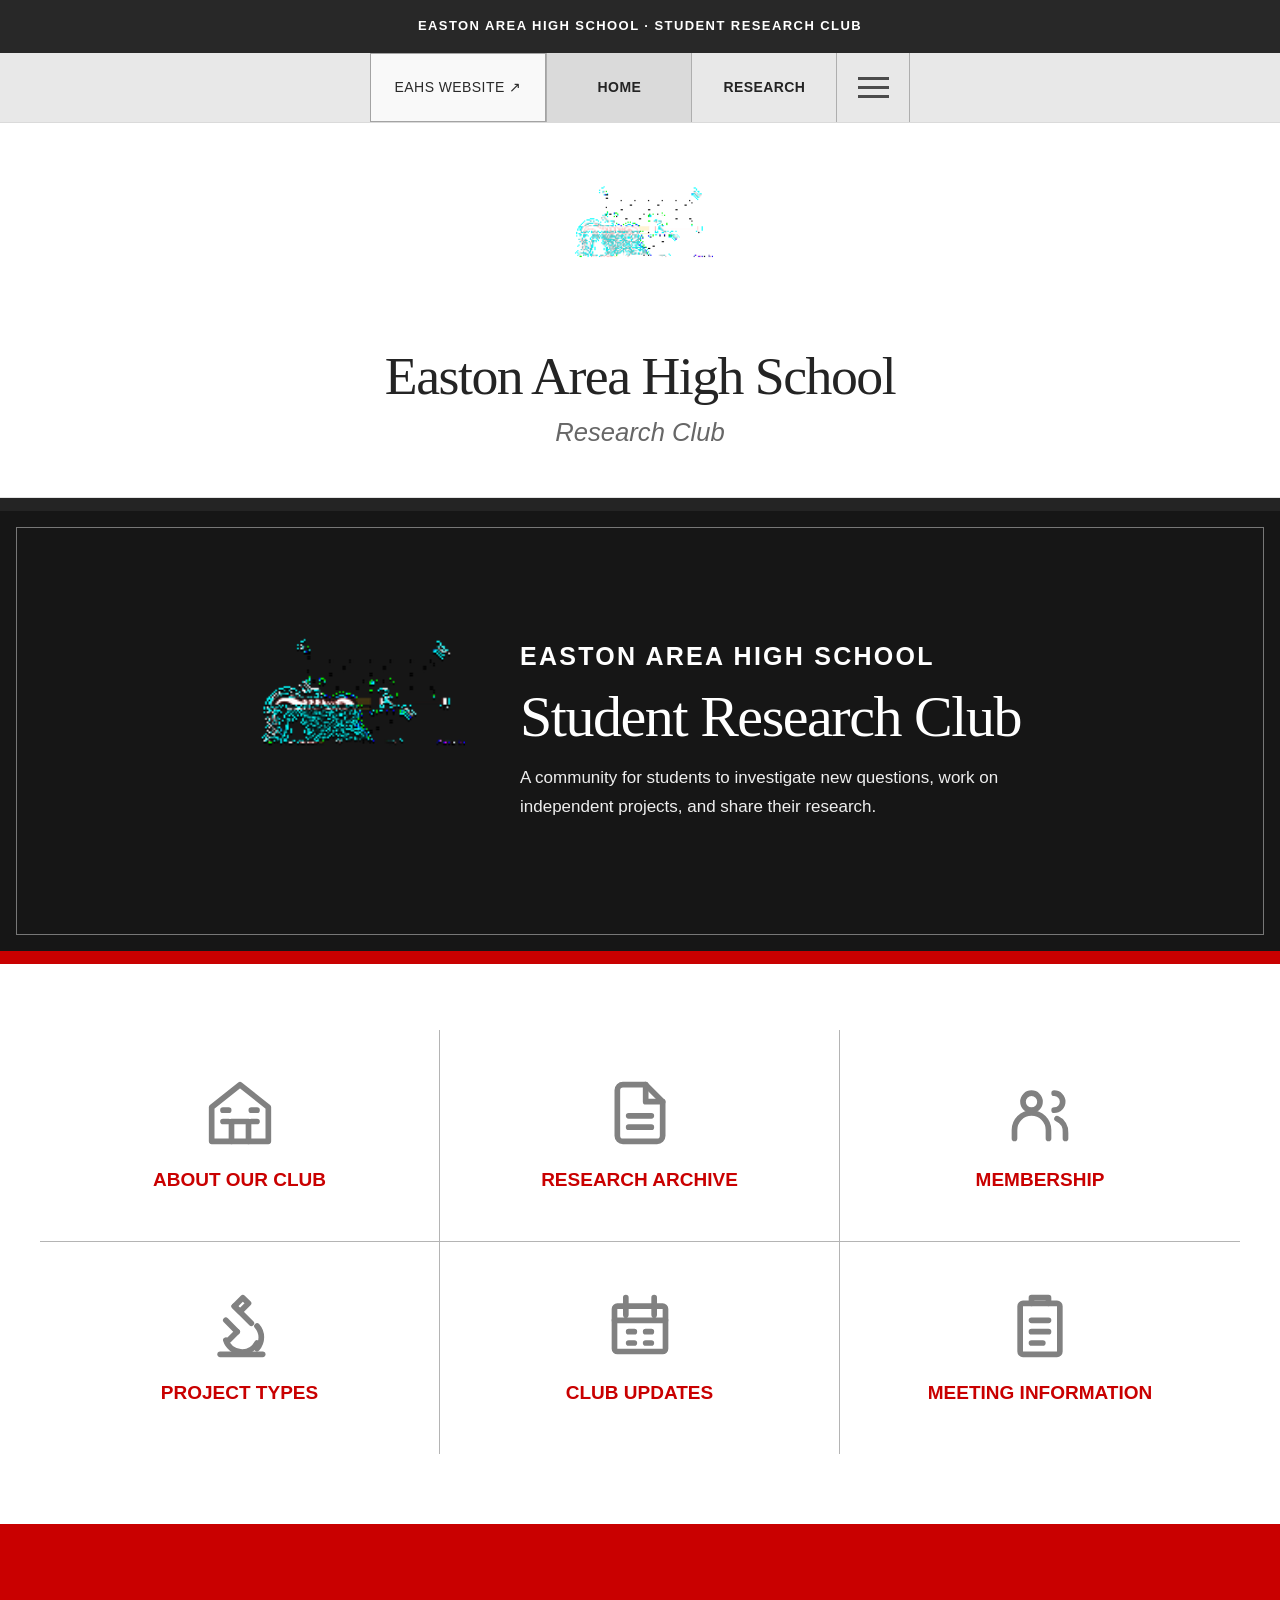
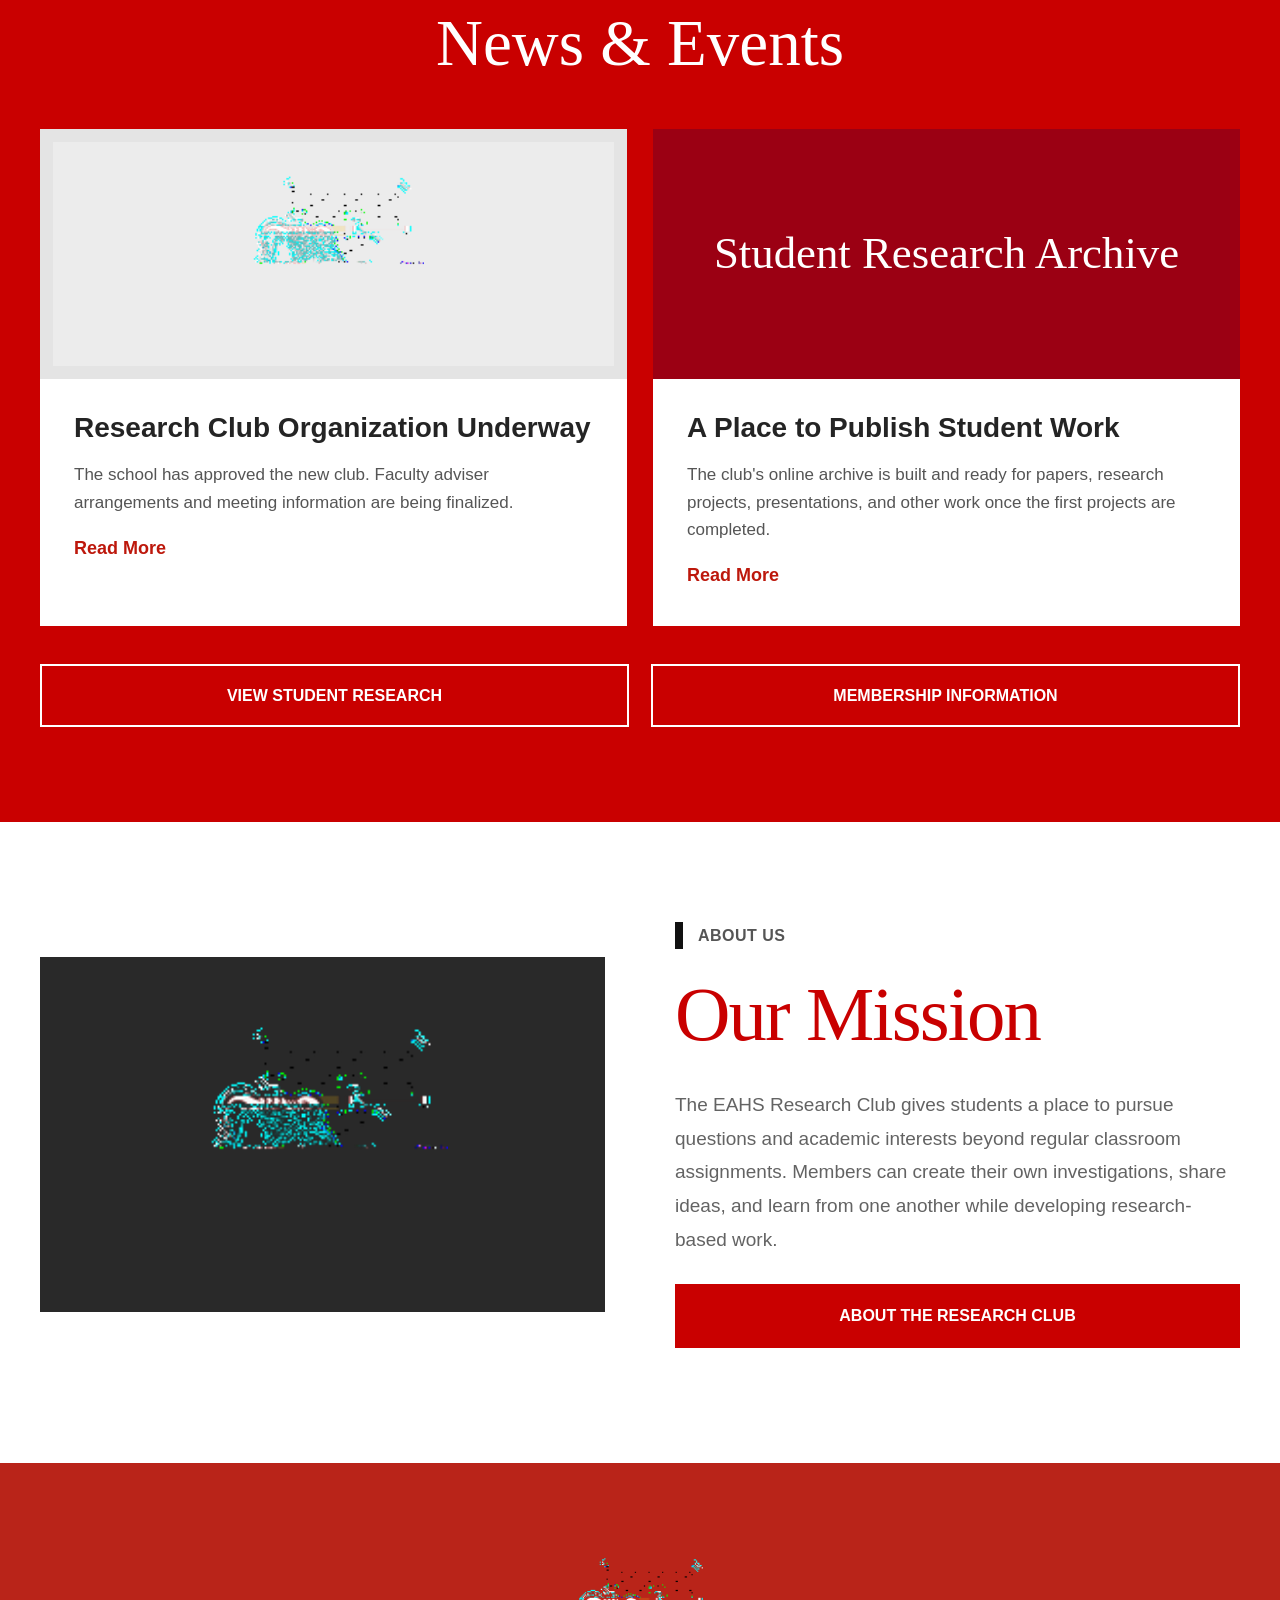
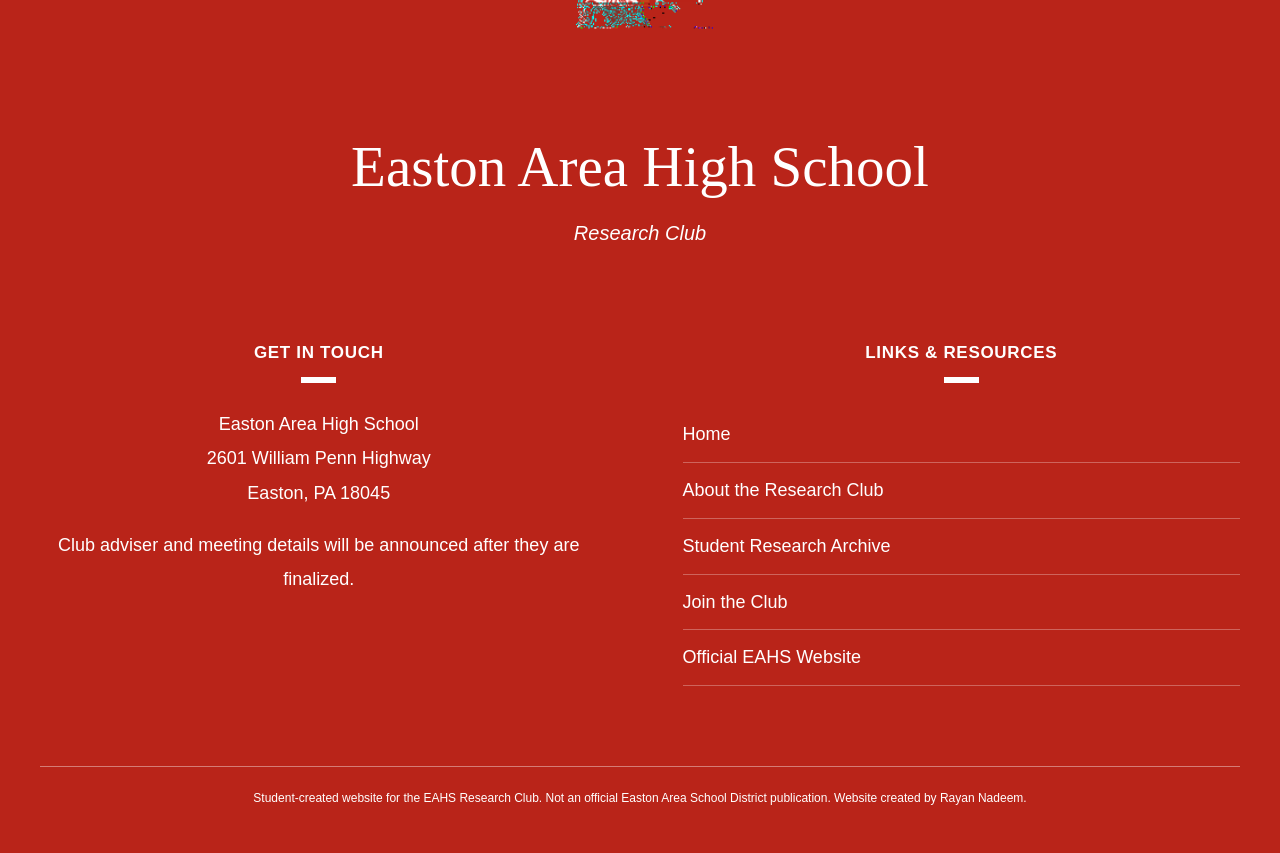
==== commit 8f71a812: "Align index.html with actual EAHS screenshots and red-white school site structure" ====
--- a/index.html
+++ b/index.html
@@ -1,64 +1,114 @@
 <!doctype html>
 <html lang="en">
 <head>
-<meta charset="utf-8">
-<meta name="viewport" content="width=device-width,initial-scale=1">
-<meta name="theme-color" content="#b20e27">
-<meta name="description" content="Student-directed research at Easton Area High School.">
-<title>Home | EAHS Research Club</title>
-<link rel="icon" type="image/png" href="logo.png">
-<link rel="stylesheet" href="styles.css">
+  <meta charset="utf-8">
+  <meta name="viewport" content="width=device-width, initial-scale=1">
+  <meta name="theme-color" content="#c90000">
+  <meta name="description" content="Student research and independent academic work at Easton Area High School.">
+  <title>Home | EAHS Research Club</title>
+  <link rel="icon" href="logo.png" type="image/png">
+  <link rel="stylesheet" href="styles.css">
 </head>
 <body>
-<a class="skip-link" href="#main">Skip to content</a>
-<div class="utility-bar"><div class="container utility-inner">
-  <span>Easton Area High School · Easton, PA</span>
-  <a class="utility-school" href="https://eahs.eastonsd.org/" target="_blank" rel="noopener noreferrer">EAHS official website ↗</a>
-</div></div>
-<header class="site-header"><div class="container masthead">
-  <a class="brand" href="index.html" aria-label="EAHS Research Club home">
-    <img class="brand-mark" src="logo.png" alt="Red Rover mascot">
-    <span class="brand-text"><span class="brand-kicker">Easton Area High School</span><span class="brand-name">Research Club</span><span class="brand-tagline">Explore. Investigate. Share.</span></span>
+<a class="skip-link" href="#main">Skip to main content</a>
+<div class="school-top"><span class="top-label">Easton Area High School · Student Research Club</span></div>
+<div class="school-utility">
+  <div class="container utility-content">
+    <a class="school-link" href="https://eahs.eastonsd.org/" target="_blank" rel="noopener noreferrer">EAHS WEBSITE ↗</a>
+    <a href="index.html" aria-current="page">HOME</a>
+    <a href="research.html">RESEARCH</a>
+    <details class="menu-control">
+      <summary aria-label="Open club navigation menu"><span class="menu-lines" aria-hidden="true"></span></summary>
+      <nav class="menu-panel" aria-label="Club navigation">
+        <a href="index.html" aria-current="page">Home</a>
+        <a href="about.html">About the Club</a>
+        <a href="research.html">Research</a>
+        <a href="join.html">Membership</a>
+        <a href="https://eahs.eastonsd.org/" target="_blank" rel="noopener noreferrer" class="school-nav-out">Official EAHS Website ↗</a>
+      </nav>
+    </details>
+  </div>
+</div>
+<div class="identity">
+  <a href="index.html" aria-label="Research Club homepage">
+    <img src="logo.png" width="146" height="146" alt="Easton Red Rover mascot">
+    <span class="school-title">Easton Area High School</span>
+    <span class="school-subtitle">Research Club</span>
   </a>
-  <div class="masthead-right"><strong>Student-led research</strong><br>Easton, Pennsylvania<br>Home of the Red Rovers</div>
-</div></header>
-<nav class="primary-nav" aria-label="Main navigation"><div class="container nav-inner">
-  <a href="index.html" aria-current="page">Home</a>
-  <a href="about.html">About</a>
-  <a href="research.html">Research</a>
-  <a href="join.html">Join</a>
-</div></nav>
-<main id="main">
-<section class="hero"><div class="container hero-grid">
-  <div class="hero-copy"><span class="eyebrow">Welcome to the EAHS Research Club</span><h1>Ideas start here.<br>Research goes further.</h1><p>An EAHS student organization for independent academic questions, collaborative projects, and original work beyond the classroom.</p>
-    <div class="hero-actions"><a class="button" href="about.html">Explore the club <span aria-hidden="true">→</span></a><a class="button button-outline" href="join.html">Get involved <span aria-hidden="true">→</span></a></div>
+</div>
+<div class="site-divider"></div><main id="main">
+<section class="feature" aria-label="Research Club introduction">
+  <div class="feature-inner">
+    <div class="feature-art">
+      <div class="feature-layout">
+        <img class="feature-mark" src="logo.png" width="215" height="215" alt="">
+        <div class="feature-copy">
+          <div class="feature-label">Easton Area High School</div>
+          <h2>Student Research Club</h2>
+          <p>A community for students to investigate new questions, work on independent projects, and share their research.</p>
+        </div>
+      </div>
+    </div>
   </div>
-  <div class="hero-feature"><img src="logo.png" alt="Red Rover mascot"><div><span class="feature-kicker">Our focus</span><strong>Student-driven discovery.</strong><p>Research in science, engineering, mathematics, computing, humanities, and beyond. Curiosity is the starting point.</p></div></div>
-</div></section>
-<section class="section">
-<div class="container">
-  <div class="section-header"><div><span class="eyebrow">Discover the club</span><h2>Find your place in research.</h2><p>Whether you have a complete project or simply a question worth exploring, there is a place to begin.</p></div><a class="text-link" href="about.html">About the club →</a></div>
-  <div class="cards">
-    <article class="card"><small>01 / Our community</small><h3>Explore the club</h3><p>Learn how students can investigate ideas, exchange feedback, and develop their own work.</p><a class="text-link" href="about.html">Learn more →</a></article>
-    <article class="card"><small>02 / Student work</small><h3>Research archive</h3><p>Our growing home for completed papers, prototypes, presentations, and other public projects.</p><a class="text-link" href="research.html">Visit archive →</a></article>
-    <article class="card"><small>03 / Participate</small><h3>Become a member</h3><p>New researchers are welcome. No previous research experience or finished project is required.</p><a class="text-link" href="join.html">Membership details →</a></article>
+  <div class="feature-redline"></div>
+</section>
+<section class="quick-links" aria-label="Research Club quick links"><div class="container">
+  <div class="quick-grid">
+    <a class="quick-link" href="about.html"><svg aria-hidden="true" viewBox="0 0 24 24"><path d="m2 10 10-8 10 8v12H2z"/><path d="M9 22v-7h6v7M6 11h2M16 11h2M6 15h2M16 15h2"/></svg><span>About Our Club</span></a>
+    <a class="quick-link" href="research.html"><svg aria-hidden="true" viewBox="0 0 24 24"><path d="M14 2H6a2 2 0 0 0-2 2v16a2 2 0 0 0 2 2h12a2 2 0 0 0 2-2V8z"/><path d="M14 2v6h6"/><path d="M8 13h8M8 17h8"/></svg><span>Research Archive</span></a>
+    <a class="quick-link" href="join.html"><svg aria-hidden="true" viewBox="0 0 24 24"><circle cx="9" cy="8" r="3"/><path d="M3 21v-3a6 6 0 0 1 12 0v3"/><path d="M17 5a3 3 0 0 1 0 6M18 14a5 5 0 0 1 3 5v2"/></svg><span>Membership</span></a>
+    <a class="quick-link" href="about.html#projects"><svg aria-hidden="true" viewBox="0 0 24 24"><path d="m13 2 2 2-3 3-2-2z"/><path d="m10 5 6 6"/><path d="m7 10 4 4"/><path d="m11 14-3 3"/><path d="M7 17a6 6 0 0 0 11 1"/><path d="M5 22h15"/><path d="M18 12a6 6 0 0 1 0 8"/></svg><span>Project Types</span></a>
+    <a class="quick-link" href="#updates"><svg aria-hidden="true" viewBox="0 0 24 24"><rect x="3" y="5" width="18" height="16" rx="1"/><path d="M7 2v6M17 2v6M3 10h18M8 14h2M14 14h2M8 18h2M14 18h2"/></svg><span>Club Updates</span></a>
+    <a class="quick-link" href="join.html#meetings"><svg aria-hidden="true" viewBox="0 0 24 24"><rect x="5" y="4" width="14" height="18" rx="1"/><path d="M9 4V2h6v2M9 10h6M9 14h6M9 18h4"/></svg><span>Meeting Information</span></a>
   </div>
 </div></section>
-<section class="section section-soft section-lined"><div class="container">
-  <div class="section-header"><div><span class="eyebrow">Club updates</span><h2>What's happening</h2><p>The Research Club is preparing its first activities, meeting schedule, and student publications.</p></div><a class="text-link" href="join.html">Club information →</a></div>
-  <div class="news-grid">
-    <article class="news-card"><small>Club organization</small><h3>Research Club preparations are underway</h3><p>The club has school approval and is working to finalize its faculty adviser, meeting logistics, and founding membership.</p><a class="text-link" href="join.html">How to participate →</a></article>
-    <article class="news-card"><small>Research archive</small><h3>A home for student-created work</h3><p>The online archive has been built and is ready to feature completed member projects once they are released.</p><a class="text-link" href="research.html">Explore the archive →</a></article>
+<section class="news-section" id="updates">
+  <div class="container">
+    <h2>News &amp; Events</h2>
+    <div class="news-grid">
+      <article class="news-item">
+        <div class="news-media"><img src="logo.png" alt="EAHS Red Rover mascot" width="180" height="180"></div>
+        <div class="news-text"><h3>Research Club Organization Underway</h3><p>The school has approved the new club. Faculty adviser arrangements and meeting information are being finalized.</p><a href="about.html">Read More</a></div>
+      </article>
+      <article class="news-item">
+        <div class="news-media red"><div class="media-heading">Student Research Archive</div></div>
+        <div class="news-text"><h3>A Place to Publish Student Work</h3><p>The club's online archive is built and ready for papers, research projects, presentations, and other work once the first projects are completed.</p><a href="research.html">Read More</a></div>
+      </article>
+    </div>
+    <div class="news-actions"><a href="research.html">View Student Research</a><a href="join.html">Membership Information</a></div>
+  </div>
+</section>
+<section class="about-block"><div class="container about-inner">
+  <div class="about-art"><img src="logo.png" alt="Easton Red Rover mascot" width="250" height="250"></div>
+  <div><p class="section-overline">About Us</p><h2 class="big-serif">Our Mission</h2>
+    <p>The EAHS Research Club gives students a place to pursue questions and academic interests beyond regular classroom assignments. Members can create their own investigations, share ideas, and learn from one another while developing research-based work.</p>
+    <a class="east-button" href="about.html">About the Research Club</a>
   </div>
 </div></section>
-<section class="feature-band"><div class="container feature-band-inner"><div><h2>There's no single way to do research.</h2><p>Begin with a question. Build a project. Learn alongside other students.</p></div><a class="button button-light" href="about.html">How it works →</a></div></section>
-</main>
-<footer class="site-footer">
-<div class="container footer-grid">
-  <div><div class="footer-brand">EAHS Research Club</div><p>A student-led space to explore questions, develop independent research, and share completed work. Organized by students at Easton Area High School.</p></div>
-  <div><h3>Explore the club</h3><a href="index.html">Home</a><a href="about.html">About the club</a><a href="research.html">Research archive</a><a href="join.html">Membership</a></div>
-  <div><h3>School information</h3><p>Easton Area High School<br>2601 William Penn Highway<br>Easton, PA 18045</p><a href="https://eahs.eastonsd.org/" target="_blank" rel="noopener noreferrer">Official EAHS website ↗</a></div>
-</div>
-<div class="container footer-bottom"><span>Student-created Research Club website · Not an official district news or announcements page.</span><span>Website by Rayan Nadeem</span></div>
+</main><footer class="east-footer">
+  <div class="container">
+    <div class="footer-title-block">
+      <img src="logo.png" width="145" height="145" alt="Red Rover mascot">
+      <h2>Easton Area High School</h2>
+      <p>Research Club</p>
+    </div>
+    <div class="footer-columns">
+      <section aria-label="School and club information">
+        <h3>Get in Touch</h3>
+        <p>Easton Area High School<br>2601 William Penn Highway<br>Easton, PA 18045</p>
+        <p>Club adviser and meeting details will be announced after they are finalized.</p>
+      </section>
+      <nav aria-label="Footer links">
+        <h3>Links &amp; Resources</h3>
+        <a href="index.html">Home</a>
+        <a href="about.html">About the Research Club</a>
+        <a href="research.html">Student Research Archive</a>
+        <a href="join.html">Join the Club</a>
+        <a href="https://eahs.eastonsd.org/" target="_blank" rel="noopener noreferrer">Official EAHS Website</a>
+      </nav>
+    </div>
+    <div class="footer-note">Student-created website for the EAHS Research Club. Not an official Easton Area School District publication. Website created by Rayan Nadeem.</div>
+  </div>
 </footer>
-</body></html>+</body>
+</html>
--- a/styles.css
+++ b/styles.css
@@ -1,165 +1,201 @@
-/* EAHS Research Club • School-inspired redesign, October 2026 */
-:root{
-  --red:#b20e27;--red-deep:#84101c;--black:#171719;--charcoal:#29282a;
-  --ink:#252327;--muted:#625e62;--paper:#fff;--soft:#f5f4f2;--line:#dedcda;
-  --max:1190px;
+/* Easton Area High School inspired layout • EAHS Research Club */
+:root{--east-red:#c90000;--east-footer:#b92419;--ink:#242424;--gray:#777;--line:#b9b9b9;--light:#e9e9e9;--content:1200px}
+*,*::before,*::after{box-sizing:border-box}
+html{scroll-behavior:smooth}
+body{margin:0;color:var(--ink);font-family:Arial,Helvetica,sans-serif;font-size:16px;line-height:1.6;background:#fff}
+h1,h2,h3,h4,p{margin-top:0}
+a{color:inherit;text-decoration:none}
+button{font:inherit;cursor:pointer}
+img{max-width:100%;height:auto}
+a:focus-visible,button:focus-visible,summary:focus-visible{outline:3px solid #1e6ee3;outline-offset:3px}
+.container{max-width:var(--content);width:calc(100% - 70px);margin:0 auto}
+.sr-only{position:absolute;width:1px;height:1px;padding:0;margin:-1px;overflow:hidden;clip:rect(0,0,0,0);white-space:nowrap;border:0}
+.skip-link{position:absolute;left:16px;top:-90px;background:#fff;color:#111;padding:12px;z-index:20}
+.skip-link:focus{top:12px}
+/* School utility header — same visual hierarchy as EAHS */
+.school-top{height:53px;background:#282828;color:#fff;display:flex;justify-content:center;align-items:center;gap:26px}
+.school-top .top-label{font-size:13px;font-weight:700;letter-spacing:.11em;text-transform:uppercase}
+.school-top a{font-size:13px;border-bottom:1px solid transparent}
+.school-top a:hover{border-bottom-color:#fff}
+.school-utility{background:#e8e8e8;border-bottom:1px solid #dadada;min-height:69px}
+.utility-content{display:flex;align-items:stretch;justify-content:center;min-height:69px}
+.utility-content>a,.utility-content>.utility-word{display:flex;align-items:center;justify-content:center;min-width:145px;padding:12px 24px;border-left:1px solid #aeaeae;font-size:14px;font-weight:800;letter-spacing:.03em;text-align:center}
+.utility-content>a:hover,.utility-content>a[aria-current=page]{background:#dadada}
+.utility-content .school-link{font-weight:400;font-size:14px;background:#f9f9f9;border:1px solid #a3a3a3;color:#292929}
+.menu-control{position:relative;margin:0;border-right:1px solid #aeaeae;border-left:1px solid #aeaeae}
+.menu-control>summary{display:flex;align-items:center;justify-content:center;width:72px;height:69px;cursor:pointer;list-style:none}
+.menu-control>summary::-webkit-details-marker{display:none}
+.menu-lines,.menu-lines:before,.menu-lines:after{display:block;background:#4b4b4b;width:31px;height:3px;position:relative;content:"";transition:transform .2s}
+.menu-lines:before{position:absolute;top:-9px}
+.menu-lines:after{position:absolute;top:9px}
+.menu-control[open] .menu-lines{background:transparent}
+.menu-control[open] .menu-lines:before{transform:translateY(9px) rotate(45deg)}
+.menu-control[open] .menu-lines:after{transform:translateY(-9px) rotate(-45deg)}
+.menu-panel{background:#fff;border:1px solid #d6d6d6;box-shadow:0 16px 20px #0001;z-index:12;position:absolute;right:0;top:69px;width:min(480px,calc(100vw - 28px));padding:18px 26px 28px}
+.menu-panel a{display:flex;align-items:center;justify-content:space-between;padding:18px 0;border-bottom:1px solid #d4d4d4;font-size:20px;font-weight:800}
+.menu-panel a:after{content:"+";font-size:23px;font-weight:400;color:#777}
+.menu-panel a:hover{color:var(--east-red)}
+.menu-panel .school-nav-out{color:#ac271c;font-size:16px;border-bottom:0}
+/* White logo and school title, not a dark portfolio masthead */
+.identity{padding:53px 20px 48px;background:#fff;text-align:center}
+.identity a{display:inline-flex;align-items:center;flex-direction:column}
+.identity img{width:146px;height:146px;object-fit:contain}
+.identity h1,.identity .school-title{font-family:Georgia,'Times New Roman',serif;font-weight:400;font-size:clamp(31px,4.2vw,54px);line-height:1.15;margin:24px 0 0;letter-spacing:-.028em}
+.identity .school-subtitle{font-size:clamp(19px,2vw,26px);font-style:italic;color:#676767;line-height:1.3;margin:8px 0 0}
+.identity .school-subtitle strong{font-weight:400}
+.site-divider{height:1px;background:#e3e3e3}
+/* Main image-sized feature area: hard edges and image-like framing */
+.feature{background:#242424;padding:13px 0 0}
+.feature-inner{max-width:1380px;margin:0 auto;position:relative}
+.feature-art{min-height:440px;background:#161616;position:relative;display:flex;align-items:center;justify-content:center;text-align:center;overflow:hidden}
+.feature-art:before{content:"";position:absolute;inset:16px;border:1px solid #777;pointer-events:none}
+.feature-layout{display:flex;align-items:center;justify-content:center;gap:55px;padding:55px 75px;max-width:1000px;margin:0 auto;color:#fff}
+.feature-mark{width:min(25vw,215px);flex-shrink:0;filter:drop-shadow(0px 2px 0px #000)}
+.feature-copy{text-align:left}
+.feature-label{font-weight:800;font-size:clamp(15px,2vw,25px);letter-spacing:.09em;line-height:1.3;text-transform:uppercase}
+.feature-copy h2{font-family:Georgia,'Times New Roman',serif;font-size:clamp(32px,4.7vw,58px);line-height:1.12;font-weight:400;letter-spacing:-.025em;margin:12px 0 14px}
+.feature-copy p{font-size:17px;line-height:1.7;max-width:510px;margin:0;color:#eee}
+.feature-redline{height:13px;background:var(--east-red)}
+/* Quick links, outline icons, dividers, no floating cards */
+.quick-links{padding:66px 0 70px;background:#fff}
+.quick-grid{display:grid;grid-template-columns:repeat(3,1fr)}
+.quick-link{min-height:212px;display:flex;flex-direction:column;align-items:center;justify-content:center;gap:21px;text-align:center;padding:28px 18px;border-right:1px solid #b4b4b4;border-bottom:1px solid #b4b4b4}
+.quick-link:nth-child(3n){border-right:0}
+.quick-link:nth-child(n+4){border-bottom:0}
+.quick-link svg{width:68px;height:68px;fill:none;stroke:#818181;stroke-width:2;stroke-linecap:round;stroke-linejoin:round}
+.quick-link span{font-weight:800;font-size:19px;line-height:1.25;color:var(--east-red);text-transform:uppercase}
+.quick-link:hover span{text-decoration:underline;text-underline-offset:5px}
+.quick-link:hover svg{stroke:#555}
+/* EAHS-like red news area */
+.news-section{background:var(--east-red);color:#fff;padding:82px 0 95px}
+.news-section>.container>h2,.red-section-title{font:400 clamp(41px,5.5vw,65px)/1.15 Georgia,'Times New Roman',serif;text-align:center;margin:0 0 48px}
+.news-grid{display:grid;grid-template-columns:repeat(2,minmax(0,1fr));gap:26px}
+.news-item{background:#fff;color:var(--ink);display:flex;flex-direction:column}
+.news-media{background:#ececec;height:250px;display:flex;align-items:center;justify-content:center;border:13px solid #e4e4e4}
+.news-media.red{background:#9b0013;border-color:#9b0013}
+.news-media img{display:block;width:180px;height:180px;object-fit:contain}
+.news-media .media-heading{font-family:Georgia,'Times New Roman',serif;font-size:clamp(32px,3.5vw,47px);line-height:1.07;color:#fff;text-align:center;padding:0 20px}
+.news-text{padding:32px 34px 36px;flex:1}
+.news-text h3{font-size:clamp(21px,2.3vw,28px);line-height:1.2;font-weight:800;margin:0 0 17px}
+.news-text p{font-size:17px;color:#555;margin:0 0 18px}
+.news-text a{color:#bd180c;font-weight:800;font-size:18px}
+.news-text a:hover{text-decoration:underline}
+.news-actions{display:grid;grid-template-columns:repeat(2,1fr);gap:22px;margin-top:38px}
+.news-actions a{border:2px solid #fff;color:#fff;text-align:center;padding:17px 20px;text-transform:uppercase;font-weight:800;font-size:16px}
+.news-actions a:hover{background:#fff;color:var(--east-red)}
+/* Lower informational areas */
+.about-block{padding:100px 0 115px;background:#fff}
+.about-inner{display:grid;grid-template-columns:1fr 1fr;gap:70px;align-items:center}
+.about-art{min-height:355px;background:#292929;display:flex;align-items:center;justify-content:center}
+.about-art img{max-width:250px;width:60%;height:auto}
+.section-overline{color:#555;font-size:16px;font-weight:800;text-transform:uppercase;letter-spacing:.03em;margin:0 0 24px;display:flex;gap:15px;align-items:center}
+.section-overline:before{content:"";width:8px;height:27px;background:#111;display:inline-block;flex:0 0 8px}
+.big-serif{color:var(--east-red);font:400 clamp(43px,6vw,77px)/1.1 Georgia,'Times New Roman',serif;letter-spacing:-.025em;margin:0 0 30px}
+.about-inner p:not(.section-overline){color:#636363;font-size:19px;line-height:1.78}
+.east-button{display:block;text-align:center;width:100%;border:2px solid var(--east-red);background:var(--east-red);color:#fff;font-weight:800;text-transform:uppercase;font-size:16px;padding:17px 22px;margin-top:27px}
+.east-button:hover{color:var(--east-red);background:#fff}
+/* Interior pages mirror the school site's large mission section */
+.inside-intro{padding:75px 0 65px;text-align:center;background:#fff}
+.inside-intro .section-overline{justify-content:center}
+.inside-intro .big-serif{margin-bottom:20px}
+.inside-intro p{font-size:20px;color:#606060;max-width:800px;margin:0 auto}
+.page-columns{padding:60px 0 90px;background:#fff}
+.page-columns.gray{background:#f6f6f6}
+.page-columns .inner{max-width:1020px;margin:0 auto}
+.text-section{padding:36px 0;border-bottom:1px solid #bdbdbd}
+.text-section:first-child{padding-top:0}
+.text-section:last-child{border-bottom:0}
+.text-section h2{font-family:Georgia,'Times New Roman',serif;font-weight:400;color:var(--east-red);font-size:clamp(33px,4vw,48px);line-height:1.15;margin-bottom:21px}
+.text-section h3{font-weight:800;font-size:22px;line-height:1.3;margin:0 0 10px}
+.text-section p,.text-section li{font-size:18px;color:#5b5b5b;line-height:1.85}
+.text-section p{margin:0 0 16px}
+.details-list{list-style:none;padding:0;margin:25px 0 0}
+.details-list li{padding:15px 0;border-bottom:1px solid #c4c4c4}
+.details-list strong{color:#222;display:inline-block;min-width:170px}
+.notice{padding:28px;border-left:7px solid var(--east-red);background:#f4f4f4;margin-top:25px}
+.notice h3{margin:0 0 8px}
+.notice p:last-child{margin-bottom:0}
+.topic-grid{display:grid;grid-template-columns:repeat(3,1fr);gap:34px;margin-top:30px}
+.topic{border-top:5px solid var(--east-red);padding-top:20px}
+.topic h3{font-size:22px;font-weight:800}
+.topic p{font-size:17px}
+.faq{margin-top:20px}
+.faq details{border-top:1px solid #bbb;padding:17px 0}
+.faq details:last-child{border-bottom:1px solid #bbb}
+.faq summary{font-size:20px;font-weight:800;cursor:pointer}
+.faq details p{margin:13px 0 3px}
+.inline-link{color:#bb1611;font-weight:800}
+.inline-link:hover{text-decoration:underline}
+/* Footer: rich solid red, central crest and serif title */
+.east-footer{background:var(--east-footer);color:#fff;padding:85px 0 45px}
+.footer-title-block{text-align:center}
+.footer-title-block img{width:145px;height:145px;object-fit:contain}
+.footer-title-block h2{font:400 clamp(32px,5vw,57px)/1.12 Georgia,'Times New Roman',serif;margin:35px 0 18px}
+.footer-title-block p{font-size:20px;font-style:italic;margin:0}
+.footer-columns{display:grid;grid-template-columns:1fr 1fr;gap:85px;margin-top:90px}
+.footer-columns h3{text-align:center;font-size:17px;font-weight:800;letter-spacing:.04em;text-transform:uppercase;margin-bottom:24px}
+.footer-columns h3:after{content:"";width:35px;height:6px;background:#fff;display:block;margin:11px auto 0}
+.footer-columns p{text-align:center;font-size:18px;line-height:1.9}
+.footer-columns a{display:block;border-bottom:1px solid #ffffff4a;padding:13px 0;font-size:18px}
+.footer-columns a:hover{text-decoration:underline}
+.footer-note{font-size:12px;text-align:center;margin-top:80px;border-top:1px solid #ffffff66;padding-top:22px;color:#fff}
+@media(max-width:760px){
+ .container{width:calc(100% - 36px)}
+ .school-top{height:48px}
+ .school-top .top-label{font-size:11px}
+ .utility-content{justify-content:space-between;min-height:64px}
+ .utility-content>a{min-width:0;flex:1;padding:10px;font-size:12px}
+ .utility-content .school-link{flex:1.1;font-size:12px}
+ .menu-control>summary{height:64px;width:68px}
+ .menu-panel{top:64px}
+ .identity{padding:50px 12px 45px}
+ .identity img{width:131px;height:131px}
+ .identity .school-title{font-size:clamp(30px,6vw,45px)}
+ .identity .school-subtitle{font-size:22px}
+ .feature{padding:10px 0 0}
+ .feature-art{min-height:370px}
+ .feature-layout{padding:40px 24px;display:block;text-align:center}
+ .feature-mark{width:130px;margin:0 auto 18px}
+ .feature-copy{text-align:center}
+ .feature-copy h2{font-size:37px}
+ .feature-copy p{font-size:15px}
+ .quick-links{padding:53px 0 65px}
+ .quick-grid{grid-template-columns:repeat(2,1fr)}
+ .quick-link{min-height:181px;gap:16px}
+ .quick-link:nth-child(3n){border-right:1px solid #b4b4b4}
+ .quick-link:nth-child(2n){border-right:0}
+ .quick-link:nth-child(n+4){border-bottom:1px solid #b4b4b4}
+ .quick-link:nth-child(n+5){border-bottom:0}
+ .quick-link svg{width:62px;height:62px}
+ .quick-link span{font-size:16px}
+ .news-section{padding:62px 0 75px}
+ .news-section>.container>h2{font-size:47px;margin-bottom:35px}
+ .news-grid{grid-template-columns:1fr;gap:28px}
+ .news-media{height:235px}
+ .news-media img{width:155px;height:155px}
+ .news-text{padding:29px 28px}
+ .news-text h3{font-size:25px}
+ .news-text p{font-size:17px}
+ .news-actions{grid-template-columns:1fr;margin-top:30px;gap:16px}
+ .about-block{padding:70px 0 85px}
+ .about-inner{grid-template-columns:1fr;gap:48px}
+ .about-art{min-height:290px}
+ .inside-intro{padding:63px 0 49px}
+ .page-columns{padding:43px 0 64px}
+ .topic-grid{grid-template-columns:1fr;gap:21px}
+ .details-list strong{display:block}
+ .east-footer{padding:67px 0 30px}
+ .footer-columns{grid-template-columns:1fr;margin-top:65px;gap:52px}
+ .footer-title-block h2{font-size:clamp(36px,7vw,51px)}
+ .footer-note{margin-top:60px}
 }
-*{box-sizing:border-box}
-html{scroll-behavior:smooth}
-body{margin:0;background:var(--paper);color:var(--ink);font:16px/1.65 Arial,Helvetica,sans-serif;-webkit-font-smoothing:antialiased}
-a{color:inherit;text-decoration:none}
-a:focus-visible,button:focus-visible{outline:3px solid #f3ac38;outline-offset:3px}
-img{max-width:100%;height:auto}
-.container{width:min(var(--max),calc(100% - 48px));margin:0 auto}
-.skip-link{position:absolute;top:-100px;left:15px;background:#fff;color:#111;padding:12px 18px;z-index:100}
-.skip-link:focus{top:12px}
-.utility-bar{background:#1d1d20;color:#e6e4e4;font-size:11px;text-transform:uppercase;letter-spacing:.1em}
-.utility-inner{min-height:38px;display:flex;align-items:center;justify-content:space-between;gap:20px}
-.utility-bar a{color:#fff;font-weight:700}
-.utility-bar a:hover{text-decoration:underline}
-.site-header{background:#fff;border-bottom:1px solid #e5e4e2}
-.masthead{min-height:123px;display:flex;justify-content:space-between;align-items:center;gap:24px;padding:17px 0}
-.brand{display:flex;align-items:center;gap:20px;min-width:0}
-.brand-mark{width:90px;height:90px;object-fit:contain;flex:0 0 auto}
-.brand-text{display:flex;flex-direction:column;line-height:1.1}
-.brand-kicker{font-size:12px;letter-spacing:.145em;text-transform:uppercase;font-weight:800;color:var(--red-deep);margin-bottom:7px}
-.brand-name{font-family:Arial,Helvetica,sans-serif;font-size:clamp(28px,3.3vw,44px);font-weight:900;letter-spacing:-.045em;color:#18171a}
-.brand-tagline{color:#6f6a6b;letter-spacing:.02em;font-size:13px;margin-top:8px}
-.masthead-right{border-left:1px solid var(--line);padding-left:26px;color:#797275;font-size:13px;line-height:1.6;text-align:right}
-.masthead-right strong{color:var(--red-deep);font-size:13px;text-transform:uppercase;letter-spacing:.09em}
-.primary-nav{background:var(--red);border-bottom:5px solid #171719}
-.nav-inner{display:flex;align-items:center;overflow-x:auto}
-.nav-inner a{padding:17px 25px;color:#fff;font-weight:800;font-size:13px;text-transform:uppercase;letter-spacing:.055em;white-space:nowrap;border-right:1px solid #ffffff25;transition:background .2s ease}
-.nav-inner a:first-child{border-left:1px solid #ffffff25}
-.nav-inner a:hover,.nav-inner a[aria-current="page"]{background:#790e1c}
-.nav-inner a[aria-current="page"]{box-shadow:inset 0 -4px 0 #fff}
-.hero{overflow:hidden;background:linear-gradient(115deg,#222024 0%,#18181a 53%,#3c1520 100%);color:#fff;position:relative}
-.hero:after{content:"";position:absolute;width:490px;height:490px;border:95px solid #ffffff08;transform:rotate(35deg);right:-200px;top:-190px;pointer-events:none}
-.hero-grid{min-height:495px;display:grid;grid-template-columns:1.22fr .78fr;align-items:center;gap:56px;padding:58px 0 64px;position:relative;z-index:1}
-.hero-copy{padding:15px 0}
-.eyebrow{display:inline-block;font-weight:800;text-transform:uppercase;letter-spacing:.15em;font-size:12px;color:var(--red);margin-bottom:18px}
-.hero .eyebrow{color:#ffb8c3}
-.hero h1{font-size:clamp(48px,6.6vw,86px);line-height:.99;letter-spacing:-.06em;max-width:730px;margin:0;font-weight:900}
-.hero-copy p{font-size:18px;line-height:1.7;color:#e1dcde;max-width:610px;margin:24px 0 0}
-.hero-actions{display:flex;align-items:center;flex-wrap:wrap;gap:12px;margin-top:31px}
-.button{display:inline-flex;align-items:center;justify-content:center;gap:10px;background:var(--red);color:#fff;border:2px solid var(--red);font-size:12px;font-weight:800;letter-spacing:.07em;text-transform:uppercase;padding:13px 19px;min-height:48px;transition:background .2s,border-color .2s}
-.button:hover{background:var(--red-deep);border-color:var(--red-deep)}
-.button-outline{background:transparent;border-color:#ffffff80;color:#fff}
-.button-outline:hover{background:#ffffff1b;border-color:#fff}
-.button-light{background:#fff;border-color:#fff;color:var(--red-deep)}
-.button-light:hover{background:#eee;border-color:#eee}
-.hero-feature{background:#f8f6f4;color:#201f21;padding:30px;min-height:358px;display:flex;flex-direction:column;align-items:flex-start;justify-content:space-between;border-top:8px solid var(--red)}
-.hero-feature img{width:140px;max-height:140px;object-fit:contain}
-.hero-feature .feature-kicker{font-weight:800;color:var(--red-deep);font-size:12px;text-transform:uppercase;letter-spacing:.12em}
-.hero-feature strong{display:block;font-weight:900;font-size:30px;line-height:1.15;letter-spacing:-.04em;margin:9px 0}
-.hero-feature p{margin:0;color:#555052;font-size:14px;line-height:1.65}
-.breadcrumbs{background:#f4f2f0;border-bottom:1px solid var(--line);font-size:12px;font-weight:700;color:#696164}
-.breadcrumbs .container{padding:12px 0}
-.breadcrumbs a{text-decoration:underline;text-underline-offset:3px}
-.breadcrumbs span{margin:0 9px;color:#b1a8a8}
-.page-hero{background:linear-gradient(115deg,#262428 0%,#262428 70%,#571a27 100%);padding:70px 0 75px;color:#fff;border-bottom:8px solid var(--red)}
-.page-hero h1{font-size:clamp(43px,5.2vw,66px);letter-spacing:-.05em;line-height:1.08;margin:0;font-weight:900;max-width:900px}
-.page-hero p{font-size:18px;color:#e3dde0;max-width:790px;line-height:1.75;margin:22px 0 0}
-.page-hero .eyebrow{color:#ffb0bf}
-.section{padding:74px 0}
-.section-soft{background:var(--soft)}
-.section-lined{border-top:1px solid var(--line)}
-.section-header{display:flex;justify-content:space-between;align-items:end;gap:25px;border-bottom:2px solid #dcd9d7;padding-bottom:24px;margin-bottom:31px}
-.section-header .eyebrow{margin-bottom:8px}
-.section-header h2,.section h2{font-size:clamp(29px,3.3vw,45px);font-weight:900;line-height:1.15;letter-spacing:-.042em;margin:0}
-.section-header p{max-width:570px;color:var(--muted);margin:10px 0 0}
-.text-link{font-size:13px;white-space:nowrap;font-weight:800;text-transform:uppercase;letter-spacing:.06em;color:var(--red-deep);text-decoration:underline;text-underline-offset:5px}
-.text-link:hover{color:var(--red)}
-.cards{display:grid;grid-template-columns:repeat(3,minmax(0,1fr));gap:22px}
-.card{border:1px solid var(--line);background:#fff;box-shadow:0 4px 14px #1c1c1c06;min-width:0;padding:30px;border-top:5px solid var(--red)}
-.card small{display:block;color:var(--red-deep);font-size:11px;letter-spacing:.11em;text-transform:uppercase;font-weight:800}
-.card h3{font-weight:900;font-size:23px;line-height:1.2;letter-spacing:-.025em;margin:12px 0 10px}
-.card p{font-size:15px;color:var(--muted);margin:0;line-height:1.7}
-.card .text-link{display:inline-block;margin-top:22px}
-.news-grid{display:grid;grid-template-columns:1.35fr .85fr;gap:24px}
-.news-card{background:#fff;border:1px solid var(--line);padding:29px 30px;position:relative}
-.news-card:before{content:"";position:absolute;left:0;top:0;bottom:0;width:5px;background:var(--red)}
-.news-card small{display:block;text-transform:uppercase;letter-spacing:.12em;color:var(--red-deep);font-size:11px;font-weight:800;margin-bottom:12px}
-.news-card h3{font-size:25px;line-height:1.24;letter-spacing:-.025em;margin:0 0 10px;font-weight:900}
-.news-card p{color:var(--muted);margin:0 0 17px}
-.feature-band{background:var(--red-deep);color:#fff;padding:44px 0}
-.feature-band-inner{display:flex;align-items:center;justify-content:space-between;gap:30px}
-.feature-band h2{font-size:clamp(25px,3vw,36px);line-height:1.2;font-weight:900;letter-spacing:-.035em;margin:0}
-.feature-band p{color:#f4dadd;margin:8px 0 0}
-.body-grid{display:grid;grid-template-columns:220px minmax(0,1fr);gap:65px}
-.side-label{font-size:12px;letter-spacing:.14em;text-transform:uppercase;font-weight:800;color:var(--red-deep);padding-top:7px}
-.prose{max-width:790px}
-.prose p{color:var(--muted);margin:18px 0 0;line-height:1.85}
-.info-list{border-top:1px solid var(--line);margin-top:30px}
-.info-row{display:grid;grid-template-columns:200px 1fr;gap:26px;padding:22px 0;border-bottom:1px solid var(--line)}
-.info-row h3{margin:0;font-size:18px;letter-spacing:-.018em;line-height:1.35}
-.info-row p{margin:0;color:var(--muted)}
-.steps{display:grid;grid-template-columns:repeat(3,1fr);gap:22px;margin-top:34px}
-.step{background:#fff;border:1px solid var(--line);padding:26px}
-.step-num{font-size:12px;font-weight:900;color:var(--red-deep);letter-spacing:.12em}
-.step h3{font-size:22px;letter-spacing:-.025em;line-height:1.25;margin:10px 0}
-.step p{color:var(--muted);font-size:15px;margin:0}
-.archive-empty{margin-top:26px;padding:35px;background:#fff;border:1px solid var(--line);border-left:6px solid var(--red)}
-.archive-empty h3{font-weight:900;font-size:25px;margin:0 0 10px}
-.archive-empty p{color:var(--muted);margin:0}
-.research-list{margin-top:23px}
-.research-item{display:grid;grid-template-columns:150px 1fr auto;gap:25px;border-top:1px solid var(--line);padding:23px 0}
-.research-meta{font-size:12px;text-transform:uppercase;color:var(--muted)}
-.research-item h3{font-size:21px;margin:0}
-.research-item p{color:var(--muted);margin:7px 0}
-.research-item a{color:var(--red-deep);font-weight:800}
-.faq{margin-top:27px;border-top:1px solid var(--line)}
-.faq-item{padding:22px 0;border-bottom:1px solid var(--line)}
-.faq-item h3{margin:0;font-size:19px;font-weight:800}
-.faq-item p{color:var(--muted);margin:6px 0 0}
-.status-panel{padding:24px 27px;background:#fff;border:1px solid var(--line);border-left:5px solid var(--red)}
-.status-panel strong{display:block;font-size:19px}
-.status-panel p{color:var(--muted);margin:7px 0 0}
-.site-footer{background:#1d1c1f;color:#d5d1d3;border-top:7px solid var(--red)}
-.footer-grid{display:grid;grid-template-columns:1.25fr .9fr .85fr;gap:55px;padding:53px 0 38px}
-.footer-brand{font-size:23px;font-weight:900;letter-spacing:-.04em;color:#fff;margin-bottom:10px}
-.footer-grid h3{font-size:12px;letter-spacing:.12em;font-weight:800;text-transform:uppercase;color:#fff;margin:0 0 16px}
-.footer-grid p{font-size:14px;color:#bcb7b9;max-width:370px;margin:0}
-.footer-grid a{display:block;color:#e1dcde;font-size:14px;margin:7px 0}
-.footer-grid a:hover{text-decoration:underline}
-.footer-bottom{border-top:1px solid #414043;color:#aaa4a7;padding:18px 0 25px;display:flex;justify-content:space-between;gap:20px;font-size:12px}
-@media(max-width:900px){
- .masthead-right{display:none}
- .hero-grid{grid-template-columns:1fr;gap:20px;padding:60px 0}
- .hero-feature{min-height:220px;display:grid;grid-template-columns:110px 1fr;gap:10px 28px;align-items:center}
- .hero-feature img{grid-row:1 / span 3;width:106px}
- .news-grid{grid-template-columns:1fr}
- .body-grid{grid-template-columns:1fr;gap:18px}
- .cards,.steps{grid-template-columns:repeat(2,minmax(0,1fr))}
- .footer-grid{grid-template-columns:1fr 1fr;gap:35px}
+@media(max-width:430px){
+ .school-top .top-label{font-size:10px}
+ .utility-content>a{font-size:11px;padding:8px 5px}
+ .menu-control>summary{width:58px}
+ .identity .school-title{font-size:34px}
+ .quick-link span{font-size:15px}
+ .feature-copy h2{font-size:33px}
+ .news-media{height:205px}
 }
-@media(max-width:620px){
- .container{width:calc(100% - 32px)}
- .utility-inner{min-height:35px;font-size:10px}
- .utility-bar .utility-school{display:none}
- .masthead{min-height:90px;padding:13px 0}
- .brand{gap:11px}
- .brand-mark{width:60px;height:60px}
- .brand-kicker{font-size:9px;letter-spacing:.08em;margin-bottom:5px}
- .brand-name{font-size:28px}
- .brand-tagline{font-size:11px;margin-top:5px}
- .nav-inner a{padding:13px 17px;font-size:12px}
- .hero-grid{padding:47px 0 52px}
- .hero h1{font-size:48px}
- .hero-copy p,.page-hero p{font-size:16px}
- .hero-feature{display:block;padding:22px;min-height:auto}
- .hero-feature img{width:88px;display:block;margin-bottom:15px}
- .hero-feature strong{font-size:24px}
- .page-hero{padding:45px 0 52px}
- .section{padding:53px 0}
- .section-header{display:block}
- .section-header .text-link{display:inline-block;margin-top:17px}
- .cards,.steps{grid-template-columns:1fr}
- .info-row{grid-template-columns:1fr;gap:7px}
- .feature-band-inner{display:block}
- .feature-band .button{margin-top:23px}
- .footer-grid{grid-template-columns:1fr;padding:40px 0 26px;gap:30px}
- .footer-bottom{display:block}
- .footer-bottom span{display:block;margin-bottom:6px}
-}
-@media(prefers-reduced-motion:reduce){html{scroll-behavior:auto}*,*:before,*:after{transition-duration:.01ms!important}}
+@media(prefers-reduced-motion:reduce){html{scroll-behavior:auto}*,*:before,*:after{transition:none!important}}
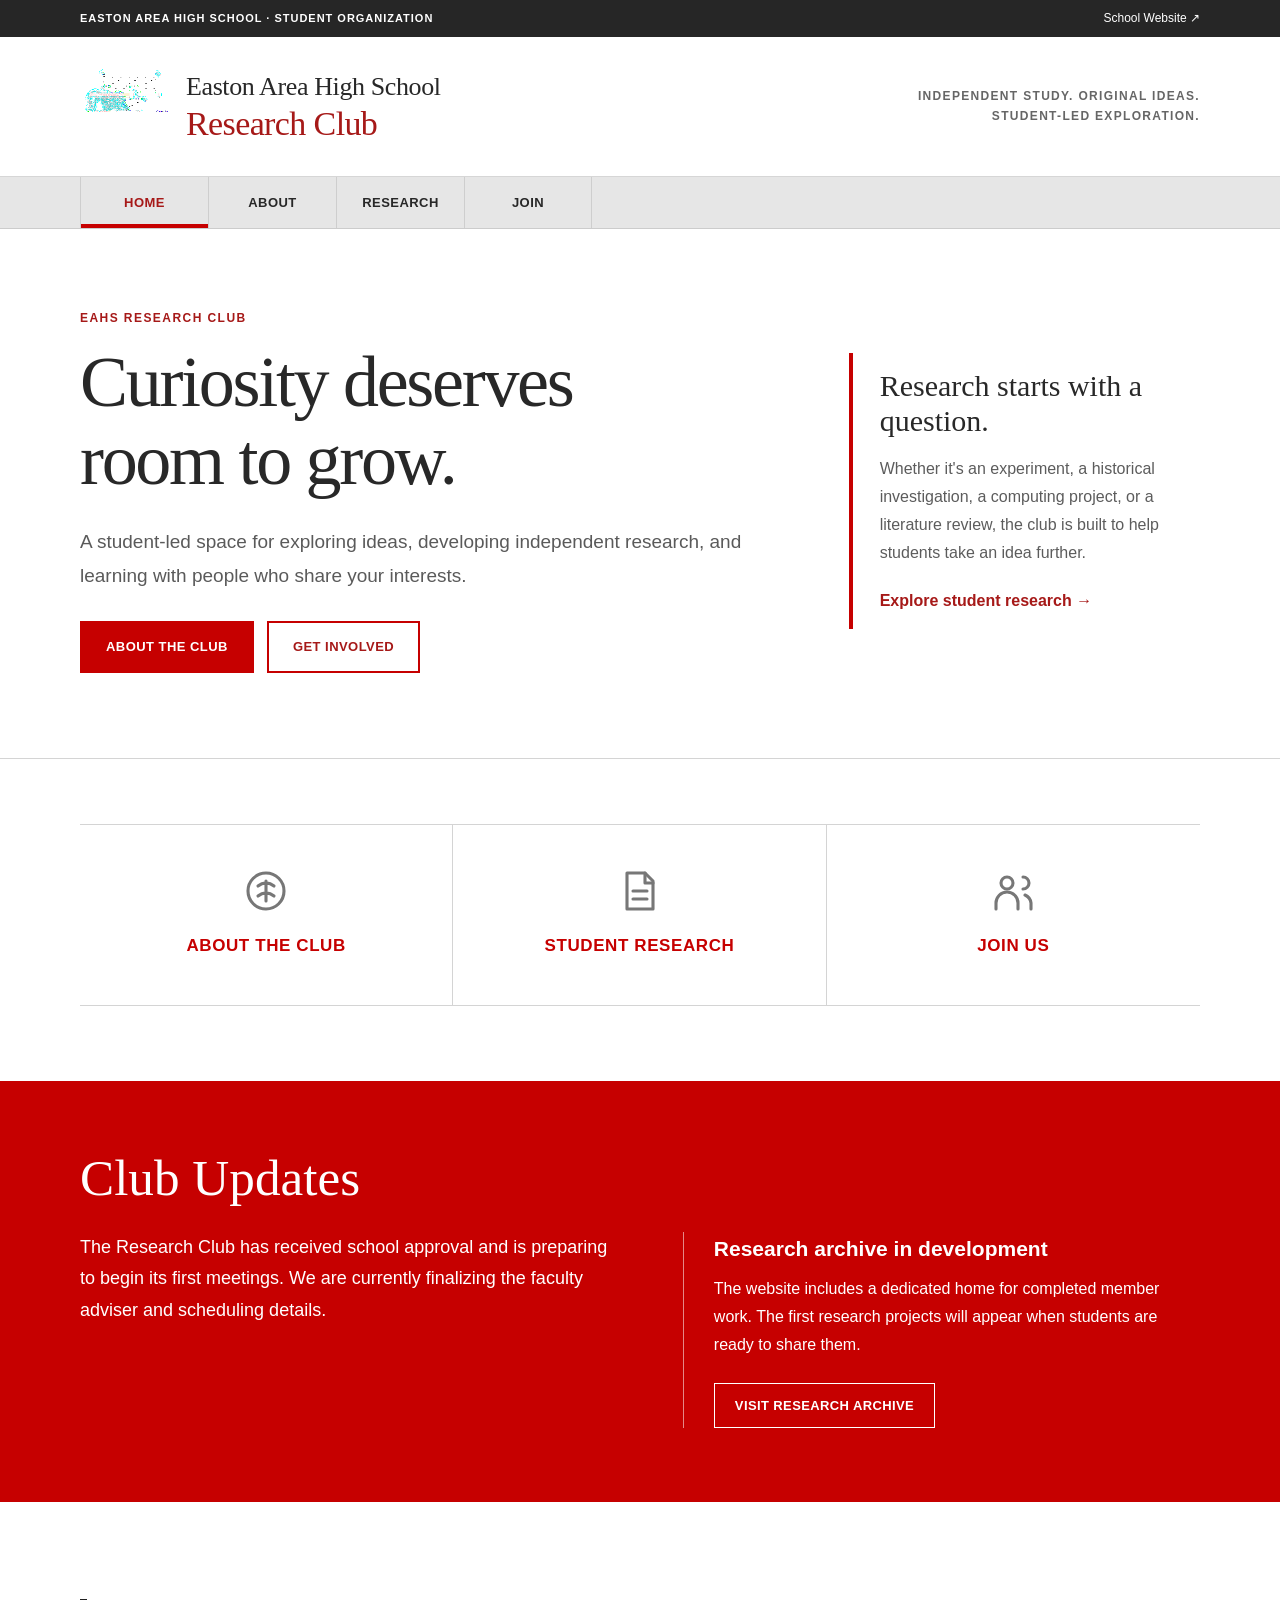
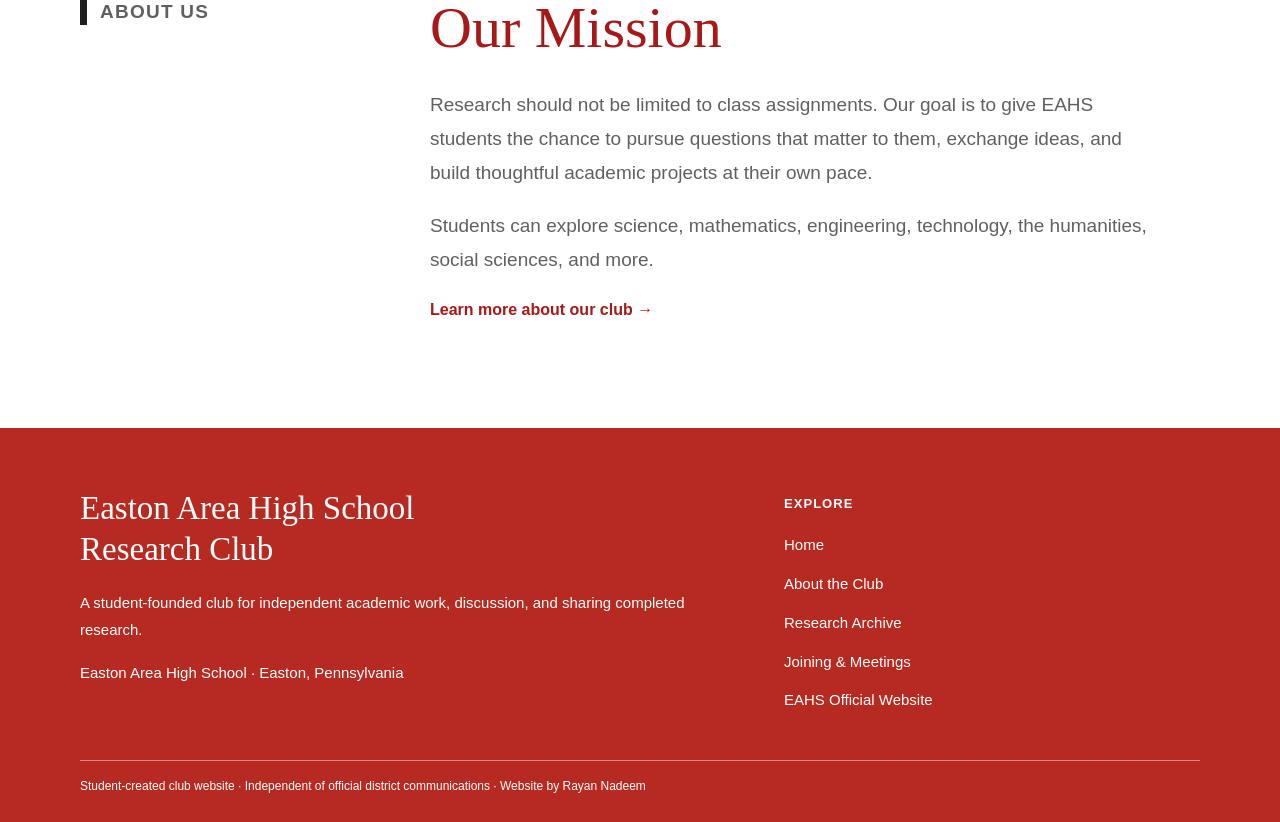
==== commit 711b5c04: "Simplify index.html into working EAHS-inspired club content" ====
--- a/index.html
+++ b/index.html
@@ -1,114 +1,72 @@
 <!doctype html>
 <html lang="en">
 <head>
-  <meta charset="utf-8">
-  <meta name="viewport" content="width=device-width, initial-scale=1">
-  <meta name="theme-color" content="#c90000">
-  <meta name="description" content="Student research and independent academic work at Easton Area High School.">
-  <title>Home | EAHS Research Club</title>
-  <link rel="icon" href="logo.png" type="image/png">
-  <link rel="stylesheet" href="styles.css">
+<meta charset="utf-8">
+<meta name="viewport" content="width=device-width,initial-scale=1">
+<meta name="description" content="The Easton Area High School Research Club brings students together to explore independent academic projects.">
+<meta name="theme-color" content="#c60000">
+<title>Home | EAHS Research Club</title>
+<link rel="icon" type="image/png" href="logo.png">
+<link rel="stylesheet" href="styles.css">
 </head>
 <body>
-<a class="skip-link" href="#main">Skip to main content</a>
-<div class="school-top"><span class="top-label">Easton Area High School · Student Research Club</span></div>
-<div class="school-utility">
-  <div class="container utility-content">
-    <a class="school-link" href="https://eahs.eastonsd.org/" target="_blank" rel="noopener noreferrer">EAHS WEBSITE ↗</a>
-    <a href="index.html" aria-current="page">HOME</a>
-    <a href="research.html">RESEARCH</a>
-    <details class="menu-control">
-      <summary aria-label="Open club navigation menu"><span class="menu-lines" aria-hidden="true"></span></summary>
-      <nav class="menu-panel" aria-label="Club navigation">
-        <a href="index.html" aria-current="page">Home</a>
-        <a href="about.html">About the Club</a>
-        <a href="research.html">Research</a>
-        <a href="join.html">Membership</a>
-        <a href="https://eahs.eastonsd.org/" target="_blank" rel="noopener noreferrer" class="school-nav-out">Official EAHS Website ↗</a>
-      </nav>
-    </details>
-  </div>
+<a class="skip-link" href="#main">Skip to content</a>
+<div class="utility"><div class="site-width utility-inner"><span class="utility-title">Easton Area High School · Student Organization</span><a href="https://eahs.eastonsd.org/" target="_blank" rel="noopener noreferrer">School Website ↗</a></div></div>
+<header class="header"><div class="site-width header-inner">
+<a href="index.html" class="brand" aria-label="EAHS Research Club home">
+<img src="logo.png" width="88" height="88" alt="Easton Red Rover emblem">
+<span class="brand-wordmark"><span class="brand-school">Easton Area High School</span><span class="brand-club">Research Club</span></span>
+</a>
+<div class="header-aside">Independent study. Original ideas.<br>Student-led exploration.</div>
+</div></header>
+<div class="nav-shell">
+<nav class="desktop-nav site-width" aria-label="Primary navigation">
+<a href="index.html" aria-current="page">Home</a>
+<a href="about.html">About</a>
+<a href="research.html">Research</a>
+<a href="join.html">Join</a>
+</nav>
+<details class="mobile-nav site-width">
+<summary>Menu <span class="hamburger" aria-hidden="true"></span></summary>
+<nav aria-label="Mobile navigation">
+<a href="index.html" aria-current="page">Home</a>
+<a href="about.html">About</a>
+<a href="research.html">Research</a>
+<a href="join.html">Join</a>
+</nav>
+</details>
 </div>
-<div class="identity">
-  <a href="index.html" aria-label="Research Club homepage">
-    <img src="logo.png" width="146" height="146" alt="Easton Red Rover mascot">
-    <span class="school-title">Easton Area High School</span>
-    <span class="school-subtitle">Research Club</span>
-  </a>
-</div>
-<div class="site-divider"></div><main id="main">
-<section class="feature" aria-label="Research Club introduction">
-  <div class="feature-inner">
-    <div class="feature-art">
-      <div class="feature-layout">
-        <img class="feature-mark" src="logo.png" width="215" height="215" alt="">
-        <div class="feature-copy">
-          <div class="feature-label">Easton Area High School</div>
-          <h2>Student Research Club</h2>
-          <p>A community for students to investigate new questions, work on independent projects, and share their research.</p>
-        </div>
-      </div>
-    </div>
-  </div>
-  <div class="feature-redline"></div>
-</section>
-<section class="quick-links" aria-label="Research Club quick links"><div class="container">
-  <div class="quick-grid">
-    <a class="quick-link" href="about.html"><svg aria-hidden="true" viewBox="0 0 24 24"><path d="m2 10 10-8 10 8v12H2z"/><path d="M9 22v-7h6v7M6 11h2M16 11h2M6 15h2M16 15h2"/></svg><span>About Our Club</span></a>
-    <a class="quick-link" href="research.html"><svg aria-hidden="true" viewBox="0 0 24 24"><path d="M14 2H6a2 2 0 0 0-2 2v16a2 2 0 0 0 2 2h12a2 2 0 0 0 2-2V8z"/><path d="M14 2v6h6"/><path d="M8 13h8M8 17h8"/></svg><span>Research Archive</span></a>
-    <a class="quick-link" href="join.html"><svg aria-hidden="true" viewBox="0 0 24 24"><circle cx="9" cy="8" r="3"/><path d="M3 21v-3a6 6 0 0 1 12 0v3"/><path d="M17 5a3 3 0 0 1 0 6M18 14a5 5 0 0 1 3 5v2"/></svg><span>Membership</span></a>
-    <a class="quick-link" href="about.html#projects"><svg aria-hidden="true" viewBox="0 0 24 24"><path d="m13 2 2 2-3 3-2-2z"/><path d="m10 5 6 6"/><path d="m7 10 4 4"/><path d="m11 14-3 3"/><path d="M7 17a6 6 0 0 0 11 1"/><path d="M5 22h15"/><path d="M18 12a6 6 0 0 1 0 8"/></svg><span>Project Types</span></a>
-    <a class="quick-link" href="#updates"><svg aria-hidden="true" viewBox="0 0 24 24"><rect x="3" y="5" width="18" height="16" rx="1"/><path d="M7 2v6M17 2v6M3 10h18M8 14h2M14 14h2M8 18h2M14 18h2"/></svg><span>Club Updates</span></a>
-    <a class="quick-link" href="join.html#meetings"><svg aria-hidden="true" viewBox="0 0 24 24"><rect x="5" y="4" width="14" height="18" rx="1"/><path d="M9 4V2h6v2M9 10h6M9 14h6M9 18h4"/></svg><span>Meeting Information</span></a>
-  </div>
+<main id="main">
+<section class="hero"><div class="site-width hero-inner">
+<div><p class="eyebrow">EAHS Research Club</p><h1>Curiosity deserves<br>room to grow.</h1>
+<p class="intro">A student-led space for exploring ideas, developing independent research, and learning with people who share your interests.</p>
+<div class="actions"><a href="about.html" class="action">About the Club</a><a href="join.html" class="action action-outline">Get Involved</a></div></div>
+<aside class="hero-detail" aria-label="Club purpose"><h2>Research starts with a question.</h2><p>Whether it's an experiment, a historical investigation, a computing project, or a literature review, the club is built to help students take an idea further.</p><a class="detail-link" href="research.html">Explore student research →</a></aside>
 </div></section>
-<section class="news-section" id="updates">
-  <div class="container">
-    <h2>News &amp; Events</h2>
-    <div class="news-grid">
-      <article class="news-item">
-        <div class="news-media"><img src="logo.png" alt="EAHS Red Rover mascot" width="180" height="180"></div>
-        <div class="news-text"><h3>Research Club Organization Underway</h3><p>The school has approved the new club. Faculty adviser arrangements and meeting information are being finalized.</p><a href="about.html">Read More</a></div>
-      </article>
-      <article class="news-item">
-        <div class="news-media red"><div class="media-heading">Student Research Archive</div></div>
-        <div class="news-text"><h3>A Place to Publish Student Work</h3><p>The club's online archive is built and ready for papers, research projects, presentations, and other work once the first projects are completed.</p><a href="research.html">Read More</a></div>
-      </article>
-    </div>
-    <div class="news-actions"><a href="research.html">View Student Research</a><a href="join.html">Membership Information</a></div>
-  </div>
-</section>
-<section class="about-block"><div class="container about-inner">
-  <div class="about-art"><img src="logo.png" alt="Easton Red Rover mascot" width="250" height="250"></div>
-  <div><p class="section-overline">About Us</p><h2 class="big-serif">Our Mission</h2>
-    <p>The EAHS Research Club gives students a place to pursue questions and academic interests beyond regular classroom assignments. Members can create their own investigations, share ideas, and learn from one another while developing research-based work.</p>
-    <a class="east-button" href="about.html">About the Research Club</a>
-  </div>
-</div></section>
-</main><footer class="east-footer">
-  <div class="container">
-    <div class="footer-title-block">
-      <img src="logo.png" width="145" height="145" alt="Red Rover mascot">
-      <h2>Easton Area High School</h2>
-      <p>Research Club</p>
-    </div>
-    <div class="footer-columns">
-      <section aria-label="School and club information">
-        <h3>Get in Touch</h3>
-        <p>Easton Area High School<br>2601 William Penn Highway<br>Easton, PA 18045</p>
-        <p>Club adviser and meeting details will be announced after they are finalized.</p>
-      </section>
-      <nav aria-label="Footer links">
-        <h3>Links &amp; Resources</h3>
-        <a href="index.html">Home</a>
-        <a href="about.html">About the Research Club</a>
-        <a href="research.html">Student Research Archive</a>
-        <a href="join.html">Join the Club</a>
-        <a href="https://eahs.eastonsd.org/" target="_blank" rel="noopener noreferrer">Official EAHS Website</a>
-      </nav>
-    </div>
-    <div class="footer-note">Student-created website for the EAHS Research Club. Not an official Easton Area School District publication. Website created by Rayan Nadeem.</div>
-  </div>
-</footer>
-</body>
-</html>+<section class="quick-area"><div class="site-width"><div class="quick-grid" aria-label="Explore the club">
+<a class="quick-link" href="about.html"><svg aria-hidden="true" viewBox="0 0 24 24"><circle cx="12" cy="12" r="9"/><path d="M8 9.5c1.2-1 2.6-1.5 4-1.5s2.8.5 4 1.5M8 14.5c1.2-1 2.6-1.5 4-1.5s2.8.5 4 1.5M12 7v10"/></svg><span>About the Club</span></a>
+<a class="quick-link" href="research.html"><svg aria-hidden="true" viewBox="0 0 24 24"><path d="M6 3h9l4 4v14H6z"/><path d="M15 3v5h4M9 12h7M9 16h7"/></svg><span>Student Research</span></a>
+<a class="quick-link" href="join.html"><svg aria-hidden="true" viewBox="0 0 24 24"><circle cx="9" cy="8" r="3"/><path d="M3.5 21v-3a5.5 5.5 0 0 1 11 0v3M17 5a3 3 0 0 1 0 6M18 14a5 5 0 0 1 3 4v3"/></svg><span>Join Us</span></a>
+</div></div></section>
+<section class="red-section"><div class="site-width"><h2>Club Updates</h2><div class="red-content">
+<p>The Research Club has received school approval and is preparing to begin its first meetings. We are currently finalizing the faculty adviser and scheduling details.</p>
+<div class="red-update"><strong>Research archive in development</strong><p>The website includes a dedicated home for completed member work. The first research projects will appear when students are ready to share them.</p><a class="red-link" href="research.html">Visit Research Archive</a></div>
+</div></div></section>
+<section class="mission-section"><div class="site-width mission-grid">
+<div><p class="section-marker">About Us</p></div>
+<div><h2>Our Mission</h2>
+<p>Research should not be limited to class assignments. Our goal is to give EAHS students the chance to pursue questions that matter to them, exchange ideas, and build thoughtful academic projects at their own pace.</p>
+<p>Students can explore science, mathematics, engineering, technology, the humanities, social sciences, and more.</p>
+<a href="about.html" class="text-link">Learn more about our club →</a>
+</div></div></section>
+</main><footer class="footer"><div class="site-width">
+<div class="footer-grid"><div>
+<h2 class="footer-name">Easton Area High School<br>Research Club</h2>
+<p>A student-founded club for independent academic work, discussion, and sharing completed research.</p>
+<p>Easton Area High School · Easton, Pennsylvania</p>
+</div><nav aria-label="Footer navigation">
+<h3>Explore</h3><a href="index.html">Home</a><a href="about.html">About the Club</a><a href="research.html">Research Archive</a><a href="join.html">Joining &amp; Meetings</a><a href="https://eahs.eastonsd.org/" target="_blank" rel="noopener noreferrer">EAHS Official Website</a>
+</nav></div>
+<div class="footer-bottom">Student-created club website · Independent of official district communications · Website by Rayan Nadeem</div>
+</div></footer>
+</body></html>
--- a/styles.css
+++ b/styles.css
@@ -1,201 +1,156 @@
-/* Easton Area High School inspired layout • EAHS Research Club */
-:root{--east-red:#c90000;--east-footer:#b92419;--ink:#242424;--gray:#777;--line:#b9b9b9;--light:#e9e9e9;--content:1200px}
-*,*::before,*::after{box-sizing:border-box}
+/* EAHS Research Club | School-inspired, student-run site */
+:root{--red:#c60000;--red-dark:#a61918;--ink:#282828;--muted:#5f5f5f;--line:#d4d4d4;--pale:#f5f5f5;--footer:#b62a21;--width:1120px}
+*{box-sizing:border-box}
 html{scroll-behavior:smooth}
-body{margin:0;color:var(--ink);font-family:Arial,Helvetica,sans-serif;font-size:16px;line-height:1.6;background:#fff}
-h1,h2,h3,h4,p{margin-top:0}
+body{margin:0;background:#fff;color:var(--ink);font-family:Arial,Helvetica,sans-serif;font-size:16px;line-height:1.65;-webkit-text-size-adjust:100%}
+img,svg{max-width:100%}img{height:auto}
 a{color:inherit;text-decoration:none}
-button{font:inherit;cursor:pointer}
-img{max-width:100%;height:auto}
-a:focus-visible,button:focus-visible,summary:focus-visible{outline:3px solid #1e6ee3;outline-offset:3px}
-.container{max-width:var(--content);width:calc(100% - 70px);margin:0 auto}
-.sr-only{position:absolute;width:1px;height:1px;padding:0;margin:-1px;overflow:hidden;clip:rect(0,0,0,0);white-space:nowrap;border:0}
-.skip-link{position:absolute;left:16px;top:-90px;background:#fff;color:#111;padding:12px;z-index:20}
+a:hover{text-decoration:underline;text-underline-offset:3px}
+button,summary{font:inherit}
+a:focus-visible,summary:focus-visible{outline:3px solid #1c6bea;outline-offset:3px}
+.site-width{width:min(var(--width),calc(100% - 48px));margin:0 auto}
+.skip-link{position:absolute;left:12px;top:-100px;z-index:200;background:#fff;color:#111;padding:10px 14px}
 .skip-link:focus{top:12px}
-/* School utility header — same visual hierarchy as EAHS */
-.school-top{height:53px;background:#282828;color:#fff;display:flex;justify-content:center;align-items:center;gap:26px}
-.school-top .top-label{font-size:13px;font-weight:700;letter-spacing:.11em;text-transform:uppercase}
-.school-top a{font-size:13px;border-bottom:1px solid transparent}
-.school-top a:hover{border-bottom-color:#fff}
-.school-utility{background:#e8e8e8;border-bottom:1px solid #dadada;min-height:69px}
-.utility-content{display:flex;align-items:stretch;justify-content:center;min-height:69px}
-.utility-content>a,.utility-content>.utility-word{display:flex;align-items:center;justify-content:center;min-width:145px;padding:12px 24px;border-left:1px solid #aeaeae;font-size:14px;font-weight:800;letter-spacing:.03em;text-align:center}
-.utility-content>a:hover,.utility-content>a[aria-current=page]{background:#dadada}
-.utility-content .school-link{font-weight:400;font-size:14px;background:#f9f9f9;border:1px solid #a3a3a3;color:#292929}
-.menu-control{position:relative;margin:0;border-right:1px solid #aeaeae;border-left:1px solid #aeaeae}
-.menu-control>summary{display:flex;align-items:center;justify-content:center;width:72px;height:69px;cursor:pointer;list-style:none}
-.menu-control>summary::-webkit-details-marker{display:none}
-.menu-lines,.menu-lines:before,.menu-lines:after{display:block;background:#4b4b4b;width:31px;height:3px;position:relative;content:"";transition:transform .2s}
-.menu-lines:before{position:absolute;top:-9px}
-.menu-lines:after{position:absolute;top:9px}
-.menu-control[open] .menu-lines{background:transparent}
-.menu-control[open] .menu-lines:before{transform:translateY(9px) rotate(45deg)}
-.menu-control[open] .menu-lines:after{transform:translateY(-9px) rotate(-45deg)}
-.menu-panel{background:#fff;border:1px solid #d6d6d6;box-shadow:0 16px 20px #0001;z-index:12;position:absolute;right:0;top:69px;width:min(480px,calc(100vw - 28px));padding:18px 26px 28px}
-.menu-panel a{display:flex;align-items:center;justify-content:space-between;padding:18px 0;border-bottom:1px solid #d4d4d4;font-size:20px;font-weight:800}
-.menu-panel a:after{content:"+";font-size:23px;font-weight:400;color:#777}
-.menu-panel a:hover{color:var(--east-red)}
-.menu-panel .school-nav-out{color:#ac271c;font-size:16px;border-bottom:0}
-/* White logo and school title, not a dark portfolio masthead */
-.identity{padding:53px 20px 48px;background:#fff;text-align:center}
-.identity a{display:inline-flex;align-items:center;flex-direction:column}
-.identity img{width:146px;height:146px;object-fit:contain}
-.identity h1,.identity .school-title{font-family:Georgia,'Times New Roman',serif;font-weight:400;font-size:clamp(31px,4.2vw,54px);line-height:1.15;margin:24px 0 0;letter-spacing:-.028em}
-.identity .school-subtitle{font-size:clamp(19px,2vw,26px);font-style:italic;color:#676767;line-height:1.3;margin:8px 0 0}
-.identity .school-subtitle strong{font-weight:400}
-.site-divider{height:1px;background:#e3e3e3}
-/* Main image-sized feature area: hard edges and image-like framing */
-.feature{background:#242424;padding:13px 0 0}
-.feature-inner{max-width:1380px;margin:0 auto;position:relative}
-.feature-art{min-height:440px;background:#161616;position:relative;display:flex;align-items:center;justify-content:center;text-align:center;overflow:hidden}
-.feature-art:before{content:"";position:absolute;inset:16px;border:1px solid #777;pointer-events:none}
-.feature-layout{display:flex;align-items:center;justify-content:center;gap:55px;padding:55px 75px;max-width:1000px;margin:0 auto;color:#fff}
-.feature-mark{width:min(25vw,215px);flex-shrink:0;filter:drop-shadow(0px 2px 0px #000)}
-.feature-copy{text-align:left}
-.feature-label{font-weight:800;font-size:clamp(15px,2vw,25px);letter-spacing:.09em;line-height:1.3;text-transform:uppercase}
-.feature-copy h2{font-family:Georgia,'Times New Roman',serif;font-size:clamp(32px,4.7vw,58px);line-height:1.12;font-weight:400;letter-spacing:-.025em;margin:12px 0 14px}
-.feature-copy p{font-size:17px;line-height:1.7;max-width:510px;margin:0;color:#eee}
-.feature-redline{height:13px;background:var(--east-red)}
-/* Quick links, outline icons, dividers, no floating cards */
-.quick-links{padding:66px 0 70px;background:#fff}
-.quick-grid{display:grid;grid-template-columns:repeat(3,1fr)}
-.quick-link{min-height:212px;display:flex;flex-direction:column;align-items:center;justify-content:center;gap:21px;text-align:center;padding:28px 18px;border-right:1px solid #b4b4b4;border-bottom:1px solid #b4b4b4}
-.quick-link:nth-child(3n){border-right:0}
-.quick-link:nth-child(n+4){border-bottom:0}
-.quick-link svg{width:68px;height:68px;fill:none;stroke:#818181;stroke-width:2;stroke-linecap:round;stroke-linejoin:round}
-.quick-link span{font-weight:800;font-size:19px;line-height:1.25;color:var(--east-red);text-transform:uppercase}
-.quick-link:hover span{text-decoration:underline;text-underline-offset:5px}
-.quick-link:hover svg{stroke:#555}
-/* EAHS-like red news area */
-.news-section{background:var(--east-red);color:#fff;padding:82px 0 95px}
-.news-section>.container>h2,.red-section-title{font:400 clamp(41px,5.5vw,65px)/1.15 Georgia,'Times New Roman',serif;text-align:center;margin:0 0 48px}
-.news-grid{display:grid;grid-template-columns:repeat(2,minmax(0,1fr));gap:26px}
-.news-item{background:#fff;color:var(--ink);display:flex;flex-direction:column}
-.news-media{background:#ececec;height:250px;display:flex;align-items:center;justify-content:center;border:13px solid #e4e4e4}
-.news-media.red{background:#9b0013;border-color:#9b0013}
-.news-media img{display:block;width:180px;height:180px;object-fit:contain}
-.news-media .media-heading{font-family:Georgia,'Times New Roman',serif;font-size:clamp(32px,3.5vw,47px);line-height:1.07;color:#fff;text-align:center;padding:0 20px}
-.news-text{padding:32px 34px 36px;flex:1}
-.news-text h3{font-size:clamp(21px,2.3vw,28px);line-height:1.2;font-weight:800;margin:0 0 17px}
-.news-text p{font-size:17px;color:#555;margin:0 0 18px}
-.news-text a{color:#bd180c;font-weight:800;font-size:18px}
-.news-text a:hover{text-decoration:underline}
-.news-actions{display:grid;grid-template-columns:repeat(2,1fr);gap:22px;margin-top:38px}
-.news-actions a{border:2px solid #fff;color:#fff;text-align:center;padding:17px 20px;text-transform:uppercase;font-weight:800;font-size:16px}
-.news-actions a:hover{background:#fff;color:var(--east-red)}
-/* Lower informational areas */
-.about-block{padding:100px 0 115px;background:#fff}
-.about-inner{display:grid;grid-template-columns:1fr 1fr;gap:70px;align-items:center}
-.about-art{min-height:355px;background:#292929;display:flex;align-items:center;justify-content:center}
-.about-art img{max-width:250px;width:60%;height:auto}
-.section-overline{color:#555;font-size:16px;font-weight:800;text-transform:uppercase;letter-spacing:.03em;margin:0 0 24px;display:flex;gap:15px;align-items:center}
-.section-overline:before{content:"";width:8px;height:27px;background:#111;display:inline-block;flex:0 0 8px}
-.big-serif{color:var(--east-red);font:400 clamp(43px,6vw,77px)/1.1 Georgia,'Times New Roman',serif;letter-spacing:-.025em;margin:0 0 30px}
-.about-inner p:not(.section-overline){color:#636363;font-size:19px;line-height:1.78}
-.east-button{display:block;text-align:center;width:100%;border:2px solid var(--east-red);background:var(--east-red);color:#fff;font-weight:800;text-transform:uppercase;font-size:16px;padding:17px 22px;margin-top:27px}
-.east-button:hover{color:var(--east-red);background:#fff}
-/* Interior pages mirror the school site's large mission section */
-.inside-intro{padding:75px 0 65px;text-align:center;background:#fff}
-.inside-intro .section-overline{justify-content:center}
-.inside-intro .big-serif{margin-bottom:20px}
-.inside-intro p{font-size:20px;color:#606060;max-width:800px;margin:0 auto}
-.page-columns{padding:60px 0 90px;background:#fff}
-.page-columns.gray{background:#f6f6f6}
-.page-columns .inner{max-width:1020px;margin:0 auto}
-.text-section{padding:36px 0;border-bottom:1px solid #bdbdbd}
-.text-section:first-child{padding-top:0}
-.text-section:last-child{border-bottom:0}
-.text-section h2{font-family:Georgia,'Times New Roman',serif;font-weight:400;color:var(--east-red);font-size:clamp(33px,4vw,48px);line-height:1.15;margin-bottom:21px}
-.text-section h3{font-weight:800;font-size:22px;line-height:1.3;margin:0 0 10px}
-.text-section p,.text-section li{font-size:18px;color:#5b5b5b;line-height:1.85}
-.text-section p{margin:0 0 16px}
-.details-list{list-style:none;padding:0;margin:25px 0 0}
-.details-list li{padding:15px 0;border-bottom:1px solid #c4c4c4}
-.details-list strong{color:#222;display:inline-block;min-width:170px}
-.notice{padding:28px;border-left:7px solid var(--east-red);background:#f4f4f4;margin-top:25px}
-.notice h3{margin:0 0 8px}
-.notice p:last-child{margin-bottom:0}
-.topic-grid{display:grid;grid-template-columns:repeat(3,1fr);gap:34px;margin-top:30px}
-.topic{border-top:5px solid var(--east-red);padding-top:20px}
-.topic h3{font-size:22px;font-weight:800}
-.topic p{font-size:17px}
-.faq{margin-top:20px}
-.faq details{border-top:1px solid #bbb;padding:17px 0}
-.faq details:last-child{border-bottom:1px solid #bbb}
-.faq summary{font-size:20px;font-weight:800;cursor:pointer}
-.faq details p{margin:13px 0 3px}
-.inline-link{color:#bb1611;font-weight:800}
-.inline-link:hover{text-decoration:underline}
-/* Footer: rich solid red, central crest and serif title */
-.east-footer{background:var(--east-footer);color:#fff;padding:85px 0 45px}
-.footer-title-block{text-align:center}
-.footer-title-block img{width:145px;height:145px;object-fit:contain}
-.footer-title-block h2{font:400 clamp(32px,5vw,57px)/1.12 Georgia,'Times New Roman',serif;margin:35px 0 18px}
-.footer-title-block p{font-size:20px;font-style:italic;margin:0}
-.footer-columns{display:grid;grid-template-columns:1fr 1fr;gap:85px;margin-top:90px}
-.footer-columns h3{text-align:center;font-size:17px;font-weight:800;letter-spacing:.04em;text-transform:uppercase;margin-bottom:24px}
-.footer-columns h3:after{content:"";width:35px;height:6px;background:#fff;display:block;margin:11px auto 0}
-.footer-columns p{text-align:center;font-size:18px;line-height:1.9}
-.footer-columns a{display:block;border-bottom:1px solid #ffffff4a;padding:13px 0;font-size:18px}
-.footer-columns a:hover{text-decoration:underline}
-.footer-note{font-size:12px;text-align:center;margin-top:80px;border-top:1px solid #ffffff66;padding-top:22px;color:#fff}
+.utility{background:#262626;color:#fff}
+.utility-inner{display:flex;align-items:center;justify-content:space-between;gap:18px;min-height:37px}
+.utility-title{font-size:11px;letter-spacing:.09em;text-transform:uppercase;font-weight:700}
+.utility a{font-size:12px}
+.header{background:#fff}
+.header-inner{display:flex;justify-content:space-between;align-items:center;gap:25px;padding:26px 0 25px}
+.brand{display:flex;align-items:center;gap:18px;min-width:0;text-decoration:none!important}
+.brand img{width:88px;height:88px;object-fit:contain;flex:none}
+.brand-wordmark{display:block}
+.brand-school{display:block;font:400 26px/1.2 Georgia,'Times New Roman',serif;letter-spacing:-.015em}
+.brand-club{display:block;color:var(--red-dark);font:400 34px/1.15 Georgia,'Times New Roman',serif;letter-spacing:-.018em;margin-top:1px}
+.header-aside{text-align:right;font-size:12px;text-transform:uppercase;color:#666;letter-spacing:.11em;font-weight:700}
+.nav-shell{background:#e6e6e6;border-top:1px solid #d6d6d6;border-bottom:1px solid #ccc}
+.desktop-nav{display:flex;align-items:stretch}
+.desktop-nav a{font-size:13px;font-weight:700;text-transform:uppercase;letter-spacing:.035em;min-width:128px;text-align:center;padding:15px 20px;border-left:1px solid #cecece}
+.desktop-nav a:last-child{border-right:1px solid #cecece}
+.desktop-nav a:hover{background:#d9d9d9;text-decoration:none}
+.desktop-nav a[aria-current=page]{color:var(--red-dark);box-shadow:inset 0 -4px 0 var(--red)}
+.mobile-nav{display:none}
+.mobile-nav>summary{list-style:none;cursor:pointer}
+.mobile-nav>summary::-webkit-details-marker{display:none}
+.hero{background:#fff;border-bottom:1px solid var(--line)}
+.hero-inner{display:grid;grid-template-columns:minmax(0,1.5fr) minmax(260px,.75fr);gap:66px;align-items:center;padding:80px 0 85px}
+.eyebrow{font-size:12px;color:var(--red-dark);letter-spacing:.12em;text-transform:uppercase;font-weight:800;margin:0 0 15px}
+.hero h1,.page-intro h1{font:400 clamp(44px,5.7vw,72px)/1.08 Georgia,'Times New Roman',serif;letter-spacing:-.032em;margin:0}
+.hero .intro{font-size:19px;line-height:1.8;color:#5a5a5a;max-width:690px;margin:25px 0 28px}
+.actions{display:flex;flex-wrap:wrap;gap:13px}
+.action{display:inline-block;padding:13px 24px;min-height:49px;text-transform:uppercase;font-size:13px;letter-spacing:.035em;font-weight:800;border:2px solid var(--red);background:var(--red);color:#fff;text-align:center}
+.action:hover{color:#fff;background:#9e0909;border-color:#9e0909;text-decoration:none}
+.action-outline{color:var(--red-dark);background:#fff}
+.action-outline:hover{color:#fff}
+.hero-detail{border-left:4px solid var(--red);padding:15px 0 15px 27px}
+.hero-detail h2{font:400 30px/1.18 Georgia,'Times New Roman',serif;margin:0 0 16px}
+.hero-detail p{font-size:16px;color:#5c5c5c;line-height:1.76;margin:0}
+.hero-detail .detail-link{display:inline-block;font-weight:800;color:var(--red-dark);margin-top:20px}
+.quick-area{padding:65px 0 75px;background:#fff}
+.quick-grid{display:grid;grid-template-columns:repeat(3,minmax(0,1fr));border-top:1px solid var(--line);border-bottom:1px solid var(--line)}
+.quick-link{padding:29px 22px 32px;min-height:180px;text-align:center;display:flex;flex-direction:column;align-items:center;justify-content:center;gap:17px;border-right:1px solid var(--line)}
+.quick-link:last-child{border-right:0}
+.quick-link svg{width:48px;height:48px;color:#777;fill:none;stroke:currentColor;stroke-width:1.55;stroke-linecap:round;stroke-linejoin:round}
+.quick-link span{color:var(--red);font-size:17px;font-weight:800;text-transform:uppercase;letter-spacing:.035em}
+.quick-link:hover{text-decoration:none;background:#f7f7f7}
+.quick-link:hover span{text-decoration:underline}
+.red-section{background:var(--red);color:#fff;padding:67px 0 74px}
+.red-section h2{font:400 clamp(37px,4vw,53px)/1.16 Georgia,'Times New Roman',serif;margin:0 0 25px}
+.red-content{display:grid;grid-template-columns:1.04fr 1fr;gap:65px;align-items:start}
+.red-content p{font-size:18px;color:#fff;line-height:1.75;max-width:640px;margin:0}
+.red-update{border-left:1px solid #ffffff88;padding-left:30px}
+.red-update strong{display:block;font-size:21px;margin-bottom:8px}
+.red-update p{font-size:16px}
+.red-link{display:inline-block;border:1px solid #fff;color:#fff;font-size:13px;text-transform:uppercase;font-weight:800;letter-spacing:.03em;padding:11px 20px;margin-top:24px}
+.red-link:hover{background:#fff;color:var(--red-dark);text-decoration:none}
+.mission-section{background:#fff;padding:93px 0 105px}
+.mission-grid{display:grid;grid-template-columns:280px 1fr;gap:70px;align-items:start}
+.section-marker{font-size:13px;color:#4f4f4f;font-weight:800;letter-spacing:.065em;text-transform:uppercase;display:flex;align-items:center;gap:13px;margin:13px 0}
+.section-marker:before{content:"";width:7px;height:26px;background:#202020;flex-shrink:0}
+.mission-grid h2,.content-block h2{font:400 clamp(38px,4.6vw,58px)/1.15 Georgia,'Times New Roman',serif;color:var(--red-dark);margin:0 0 26px}
+.mission-grid p{font-size:19px;line-height:1.8;color:#606060;max-width:730px;margin:0 0 19px}
+.text-link{font-weight:800;color:var(--red-dark)}
+.page-intro{padding:74px 0 70px;border-bottom:1px solid var(--line);background:#fff}
+.page-intro h1{color:var(--red-dark);font-size:clamp(44px,5.4vw,67px);max-width:970px}
+.page-intro p{font-size:19px;color:#5a5a5a;max-width:840px;line-height:1.8;margin:22px 0 0}
+.content-area{padding:70px 0 92px;background:#fff}
+.content-area.gray{background:#f7f7f7}
+.content-block{max-width:900px;margin:0 auto;padding:0 0 44px;border-bottom:1px solid var(--line);margin-bottom:47px}
+.content-block:last-child{margin-bottom:0;padding-bottom:0;border-bottom:0}
+.content-block h2{font-size:clamp(33px,3.8vw,46px);margin-bottom:21px}
+.content-block h3{font-size:20px;margin:0 0 9px}
+.content-block p,.content-block li{font-size:17px;color:#5c5c5c;line-height:1.85}
+.content-block p{margin:0 0 16px}
+.content-block .text-link{color:var(--red-dark)}
+.columns-three{display:grid;grid-template-columns:repeat(3,minmax(0,1fr));gap:35px}
+.columns-three>div{border-top:3px solid var(--red);padding-top:16px}
+.columns-three p{font-size:16px}
+.status-box{border-left:5px solid var(--red);background:#f5f5f5;padding:23px 27px;margin:24px 0}
+.status-box h3{color:#222}
+.status-box p:last-child{margin-bottom:0}
+.details-list{list-style:none;margin:15px 0;padding:0}
+.details-list li{border-bottom:1px solid var(--line);padding:13px 0}
+.details-list strong{display:inline-block;min-width:165px;color:#272727}
+details.faq{border-top:1px solid var(--line);padding:18px 0}
+details.faq:last-child{border-bottom:1px solid var(--line)}
+details.faq summary{font-size:18px;font-weight:800;cursor:pointer}
+details.faq p{margin:12px 0 0}
+.footer{background:var(--footer);color:#fff;padding:60px 0 25px}
+.footer-grid{display:grid;grid-template-columns:1.2fr .8fr;gap:80px}
+.footer-name{font:400 33px/1.25 Georgia,'Times New Roman',serif;margin:0 0 18px}
+.footer p{color:#fff;font-size:15px;line-height:1.85;max-width:620px}
+.footer h3{font-size:13px;text-transform:uppercase;letter-spacing:.08em;margin:5px 0 12px}
+.footer nav a{display:block;color:#fff;padding:7px 0;font-size:15px}
+.footer-bottom{border-top:1px solid #ffffff70;padding-top:16px;margin-top:40px;font-size:12px;color:#fff}
 @media(max-width:760px){
- .container{width:calc(100% - 36px)}
- .school-top{height:48px}
- .school-top .top-label{font-size:11px}
- .utility-content{justify-content:space-between;min-height:64px}
- .utility-content>a{min-width:0;flex:1;padding:10px;font-size:12px}
- .utility-content .school-link{flex:1.1;font-size:12px}
- .menu-control>summary{height:64px;width:68px}
- .menu-panel{top:64px}
- .identity{padding:50px 12px 45px}
- .identity img{width:131px;height:131px}
- .identity .school-title{font-size:clamp(30px,6vw,45px)}
- .identity .school-subtitle{font-size:22px}
- .feature{padding:10px 0 0}
- .feature-art{min-height:370px}
- .feature-layout{padding:40px 24px;display:block;text-align:center}
- .feature-mark{width:130px;margin:0 auto 18px}
- .feature-copy{text-align:center}
- .feature-copy h2{font-size:37px}
- .feature-copy p{font-size:15px}
- .quick-links{padding:53px 0 65px}
- .quick-grid{grid-template-columns:repeat(2,1fr)}
- .quick-link{min-height:181px;gap:16px}
- .quick-link:nth-child(3n){border-right:1px solid #b4b4b4}
- .quick-link:nth-child(2n){border-right:0}
- .quick-link:nth-child(n+4){border-bottom:1px solid #b4b4b4}
- .quick-link:nth-child(n+5){border-bottom:0}
- .quick-link svg{width:62px;height:62px}
+ .site-width{width:calc(100% - 36px)}
+ .header-inner{padding:19px 0}
+ .brand img{width:72px;height:72px}
+ .brand{gap:12px}
+ .brand-school{font-size:19px}
+ .brand-club{font-size:28px}
+ .header-aside,.desktop-nav{display:none}
+ .mobile-nav{display:block}
+ .mobile-nav>summary{padding:13px 4px;display:flex;align-items:center;justify-content:space-between;color:#333;font-size:14px;letter-spacing:.04em;text-transform:uppercase;font-weight:800}
+ .hamburger{width:24px;height:17px;display:inline-block;border-top:2px solid #555;border-bottom:2px solid #555;position:relative}
+ .hamburger:after{content:"";position:absolute;left:0;top:6px;width:24px;border-top:2px solid #555}
+ .mobile-nav nav{border-top:1px solid #ccc}
+ .mobile-nav nav a{display:block;border-bottom:1px solid #ccc;padding:14px 5px;font-weight:700}
+ .mobile-nav nav a[aria-current=page]{color:var(--red-dark)}
+ .hero-inner{grid-template-columns:1fr;gap:35px;padding:57px 0 64px}
+ .hero h1{font-size:clamp(43px,10vw,61px)}
+ .hero .intro{font-size:17px;margin:20px 0 24px}
+ .hero-detail{padding:5px 0 5px 20px}
+ .hero-detail h2{font-size:27px}
+ .quick-area{padding:36px 0 53px}
+ .quick-grid{grid-template-columns:1fr}
+ .quick-link{min-height:114px;flex-direction:row;justify-content:flex-start;gap:26px;text-align:left;padding:24px 18px;border-right:0;border-bottom:1px solid var(--line)}
+ .quick-link:last-child{border-bottom:0}
+ .quick-link svg{width:46px;height:46px;flex-shrink:0}
  .quick-link span{font-size:16px}
- .news-section{padding:62px 0 75px}
- .news-section>.container>h2{font-size:47px;margin-bottom:35px}
- .news-grid{grid-template-columns:1fr;gap:28px}
- .news-media{height:235px}
- .news-media img{width:155px;height:155px}
- .news-text{padding:29px 28px}
- .news-text h3{font-size:25px}
- .news-text p{font-size:17px}
- .news-actions{grid-template-columns:1fr;margin-top:30px;gap:16px}
- .about-block{padding:70px 0 85px}
- .about-inner{grid-template-columns:1fr;gap:48px}
- .about-art{min-height:290px}
- .inside-intro{padding:63px 0 49px}
- .page-columns{padding:43px 0 64px}
- .topic-grid{grid-template-columns:1fr;gap:21px}
+ .red-section{padding:53px 0 62px}
+ .red-content{grid-template-columns:1fr;gap:25px}
+ .red-content p{font-size:17px}
+ .red-update{padding-left:20px}
+ .mission-section{padding:65px 0 72px}
+ .mission-grid{grid-template-columns:1fr;gap:17px}
+ .mission-grid p{font-size:17px}
+ .page-intro{padding:55px 0 51px}
+ .page-intro p{font-size:17px}
+ .content-area{padding:50px 0 69px}
+ .columns-three{grid-template-columns:1fr;gap:20px}
+ .content-block{margin-bottom:35px;padding-bottom:34px}
  .details-list strong{display:block}
- .east-footer{padding:67px 0 30px}
- .footer-columns{grid-template-columns:1fr;margin-top:65px;gap:52px}
- .footer-title-block h2{font-size:clamp(36px,7vw,51px)}
- .footer-note{margin-top:60px}
+ .footer{padding:46px 0 22px}
+ .footer-grid{grid-template-columns:1fr;gap:25px}
+ .footer-name{font-size:27px}
 }
-@media(max-width:430px){
- .school-top .top-label{font-size:10px}
- .utility-content>a{font-size:11px;padding:8px 5px}
- .menu-control>summary{width:58px}
- .identity .school-title{font-size:34px}
- .quick-link span{font-size:15px}
- .feature-copy h2{font-size:33px}
- .news-media{height:205px}
+@media(max-width:420px){
+ .utility-title{font-size:9px}
+ .utility a{font-size:10px}
+ .brand-school{font-size:17px}
+ .brand-club{font-size:26px}
+ .brand img{width:61px;height:61px}
+ .actions{display:grid;grid-template-columns:1fr}
 }
-@media(prefers-reduced-motion:reduce){html{scroll-behavior:auto}*,*:before,*:after{transition:none!important}}
+@media(prefers-reduced-motion:reduce){html{scroll-behavior:auto}}
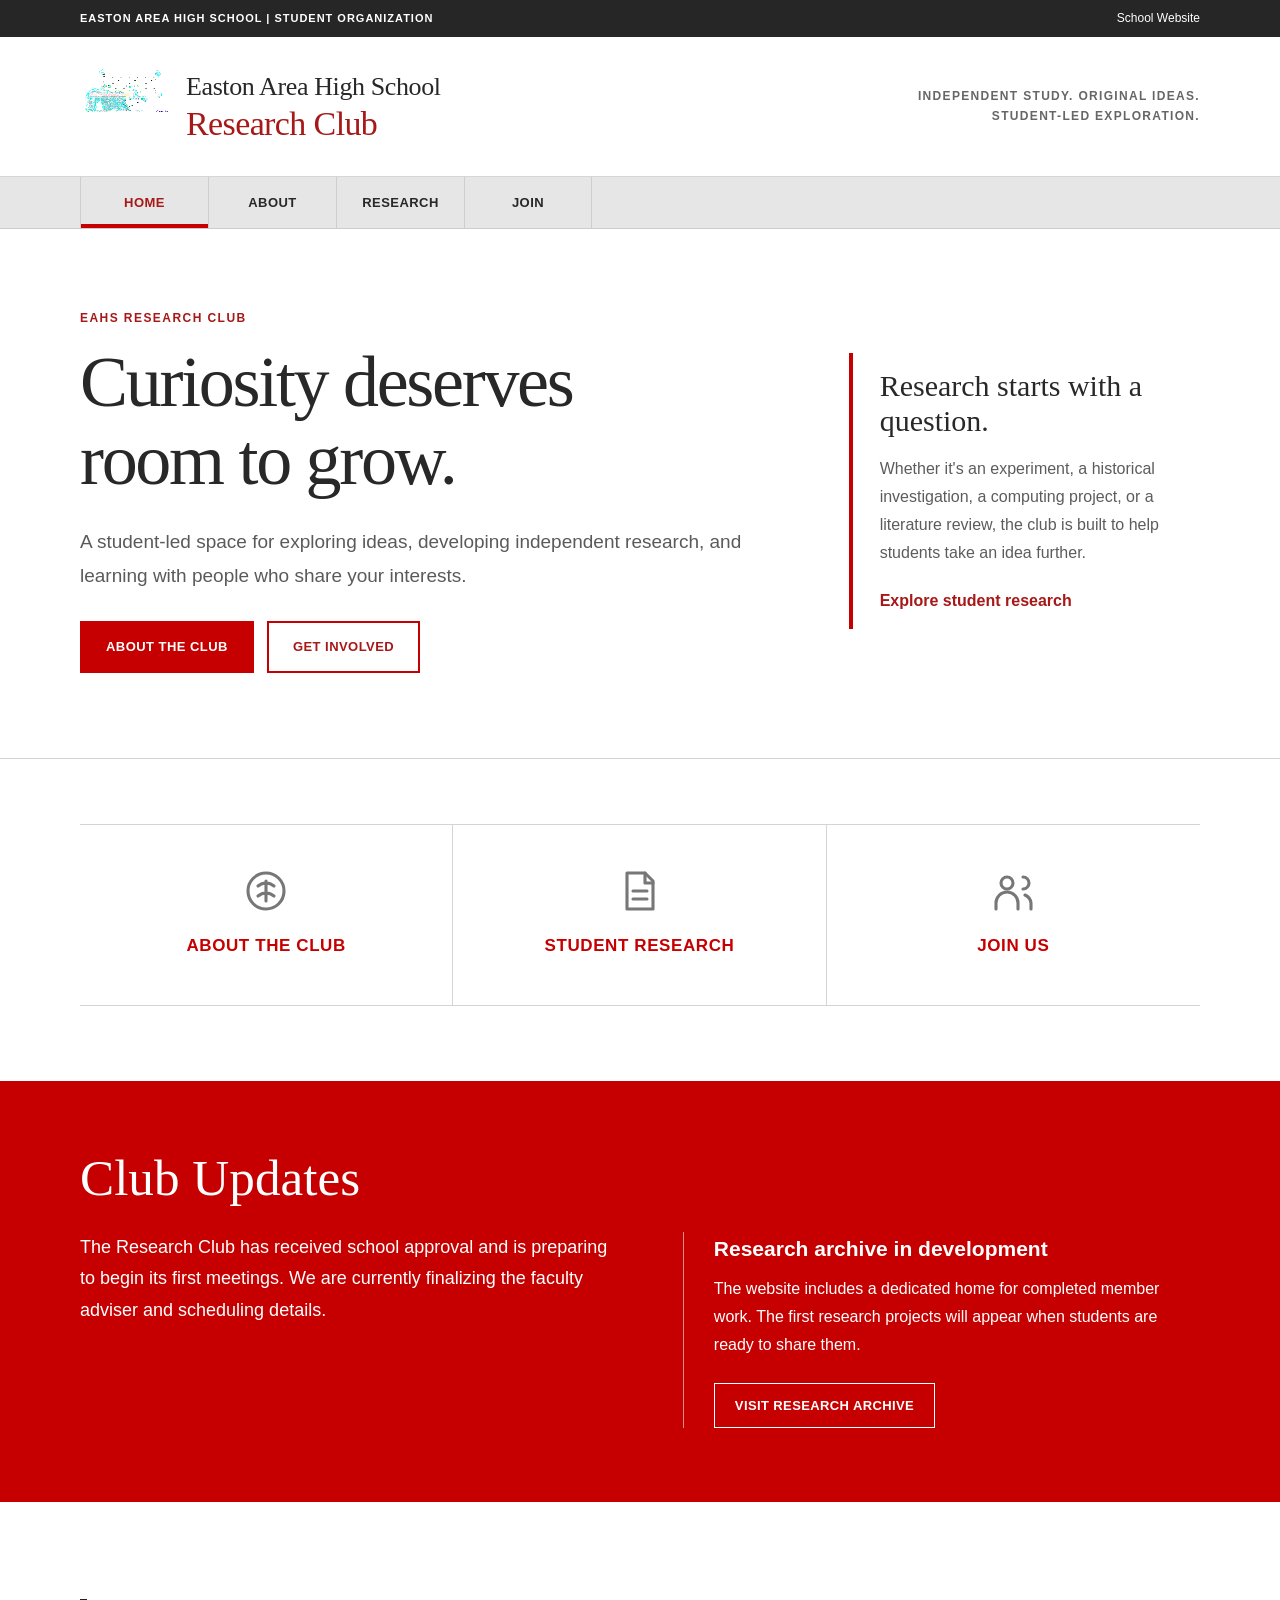
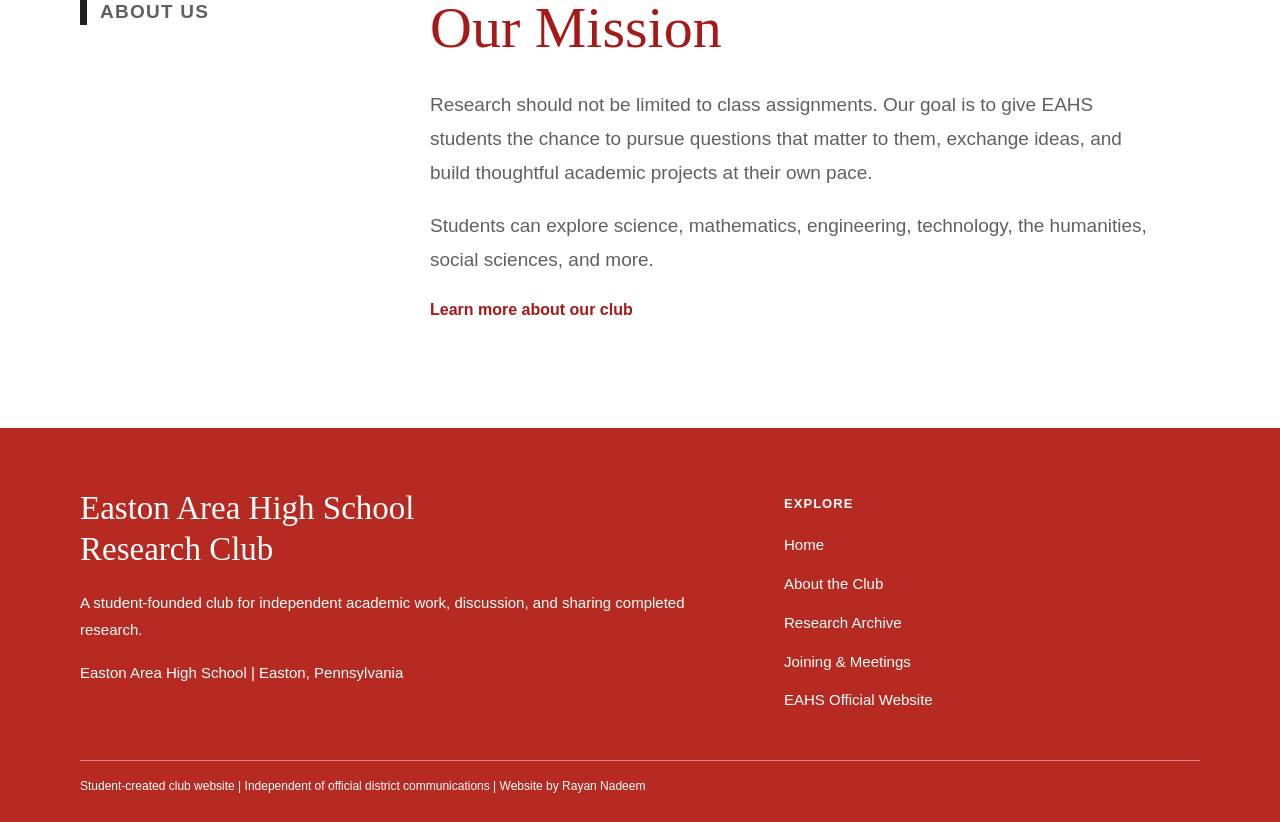
==== commit 890b6060: "Remove decorative symbols from index.html" ====
--- a/index.html
+++ b/index.html
@@ -11,7 +11,7 @@
 </head>
 <body>
 <a class="skip-link" href="#main">Skip to content</a>
-<div class="utility"><div class="site-width utility-inner"><span class="utility-title">Easton Area High School · Student Organization</span><a href="https://eahs.eastonsd.org/" target="_blank" rel="noopener noreferrer">School Website ↗</a></div></div>
+<div class="utility"><div class="site-width utility-inner"><span class="utility-title">Easton Area High School | Student Organization</span><a href="https://eahs.eastonsd.org/" target="_blank" rel="noopener noreferrer">School Website </a></div></div>
 <header class="header"><div class="site-width header-inner">
 <a href="index.html" class="brand" aria-label="EAHS Research Club home">
 <img src="logo.png" width="88" height="88" alt="Easton Red Rover emblem">
@@ -41,7 +41,7 @@
 <div><p class="eyebrow">EAHS Research Club</p><h1>Curiosity deserves<br>room to grow.</h1>
 <p class="intro">A student-led space for exploring ideas, developing independent research, and learning with people who share your interests.</p>
 <div class="actions"><a href="about.html" class="action">About the Club</a><a href="join.html" class="action action-outline">Get Involved</a></div></div>
-<aside class="hero-detail" aria-label="Club purpose"><h2>Research starts with a question.</h2><p>Whether it's an experiment, a historical investigation, a computing project, or a literature review, the club is built to help students take an idea further.</p><a class="detail-link" href="research.html">Explore student research →</a></aside>
+<aside class="hero-detail" aria-label="Club purpose"><h2>Research starts with a question.</h2><p>Whether it's an experiment, a historical investigation, a computing project, or a literature review, the club is built to help students take an idea further.</p><a class="detail-link" href="research.html">Explore student research </a></aside>
 </div></section>
 <section class="quick-area"><div class="site-width"><div class="quick-grid" aria-label="Explore the club">
 <a class="quick-link" href="about.html"><svg aria-hidden="true" viewBox="0 0 24 24"><circle cx="12" cy="12" r="9"/><path d="M8 9.5c1.2-1 2.6-1.5 4-1.5s2.8.5 4 1.5M8 14.5c1.2-1 2.6-1.5 4-1.5s2.8.5 4 1.5M12 7v10"/></svg><span>About the Club</span></a>
@@ -57,16 +57,16 @@
 <div><h2>Our Mission</h2>
 <p>Research should not be limited to class assignments. Our goal is to give EAHS students the chance to pursue questions that matter to them, exchange ideas, and build thoughtful academic projects at their own pace.</p>
 <p>Students can explore science, mathematics, engineering, technology, the humanities, social sciences, and more.</p>
-<a href="about.html" class="text-link">Learn more about our club →</a>
+<a href="about.html" class="text-link">Learn more about our club </a>
 </div></div></section>
 </main><footer class="footer"><div class="site-width">
 <div class="footer-grid"><div>
 <h2 class="footer-name">Easton Area High School<br>Research Club</h2>
 <p>A student-founded club for independent academic work, discussion, and sharing completed research.</p>
-<p>Easton Area High School · Easton, Pennsylvania</p>
+<p>Easton Area High School | Easton, Pennsylvania</p>
 </div><nav aria-label="Footer navigation">
 <h3>Explore</h3><a href="index.html">Home</a><a href="about.html">About the Club</a><a href="research.html">Research Archive</a><a href="join.html">Joining &amp; Meetings</a><a href="https://eahs.eastonsd.org/" target="_blank" rel="noopener noreferrer">EAHS Official Website</a>
 </nav></div>
-<div class="footer-bottom">Student-created club website · Independent of official district communications · Website by Rayan Nadeem</div>
+<div class="footer-bottom">Student-created club website | Independent of official district communications | Website by Rayan Nadeem</div>
 </div></footer>
 </body></html>
